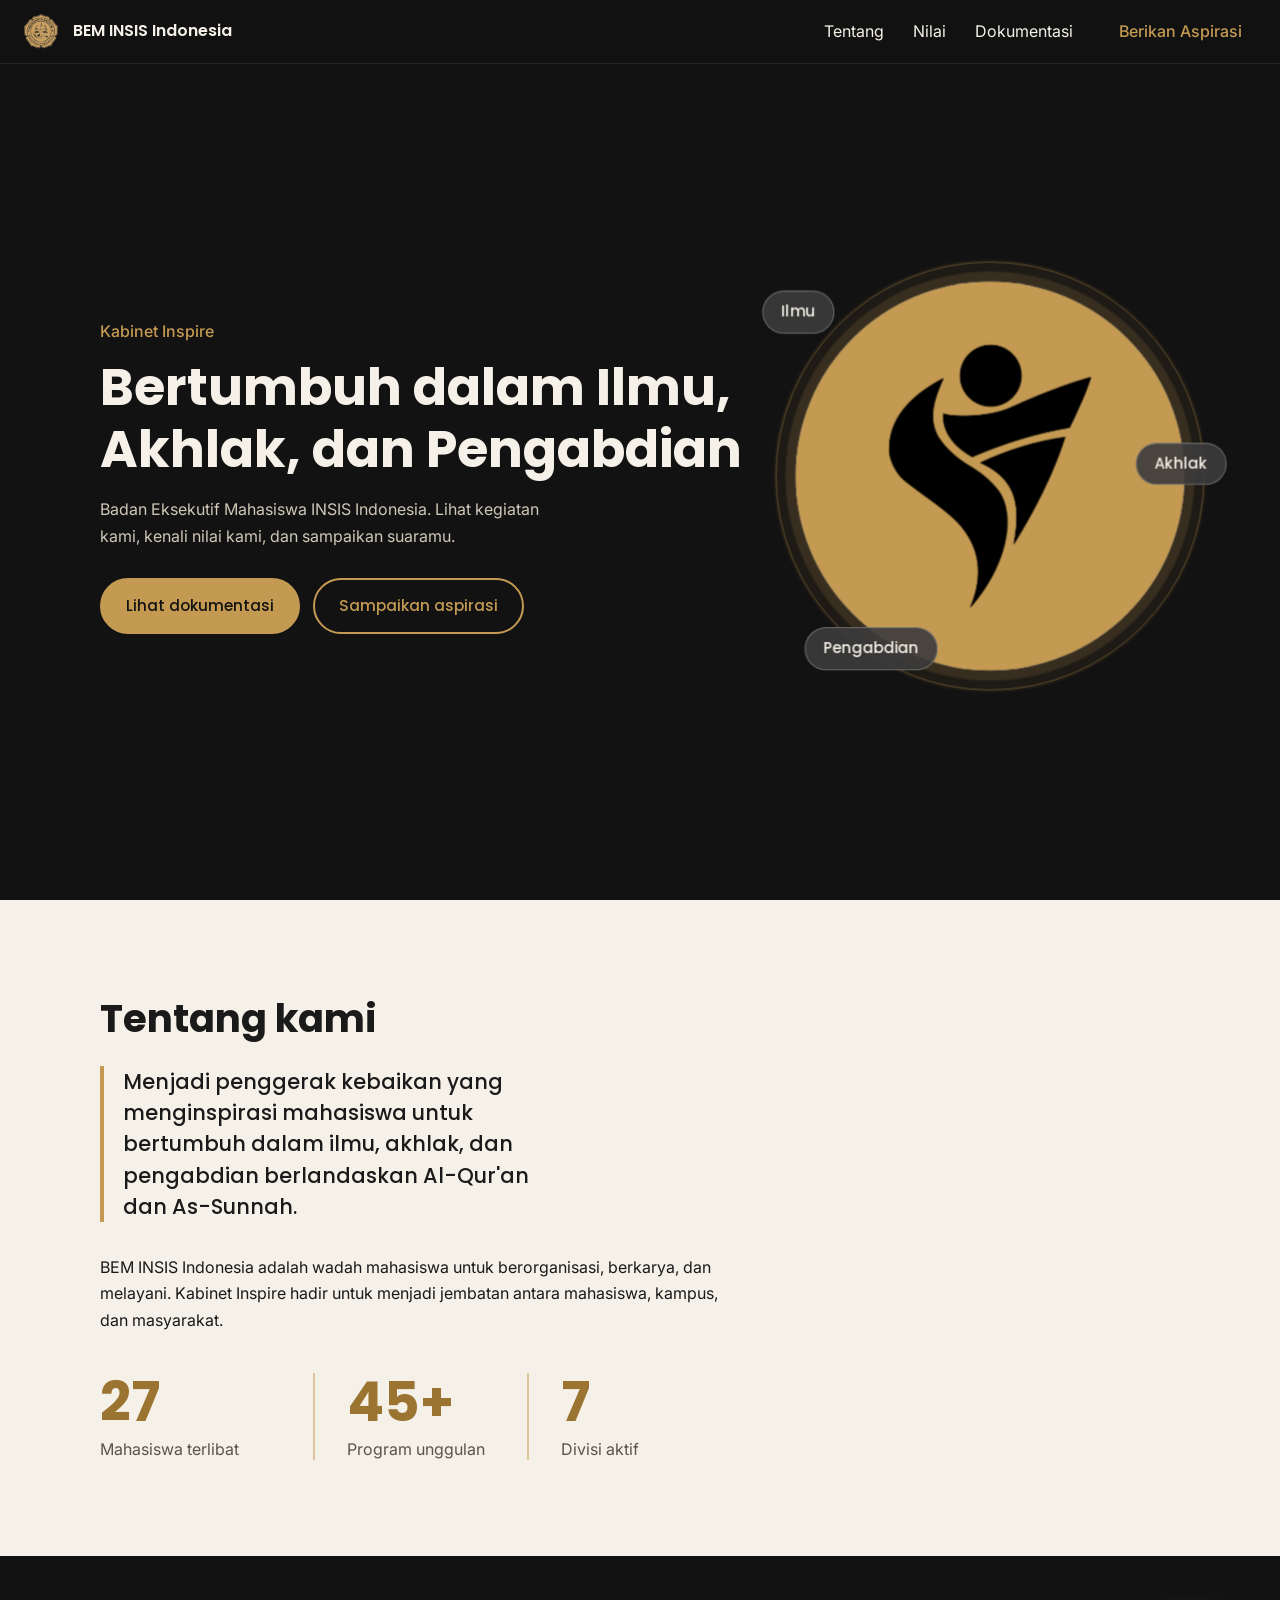
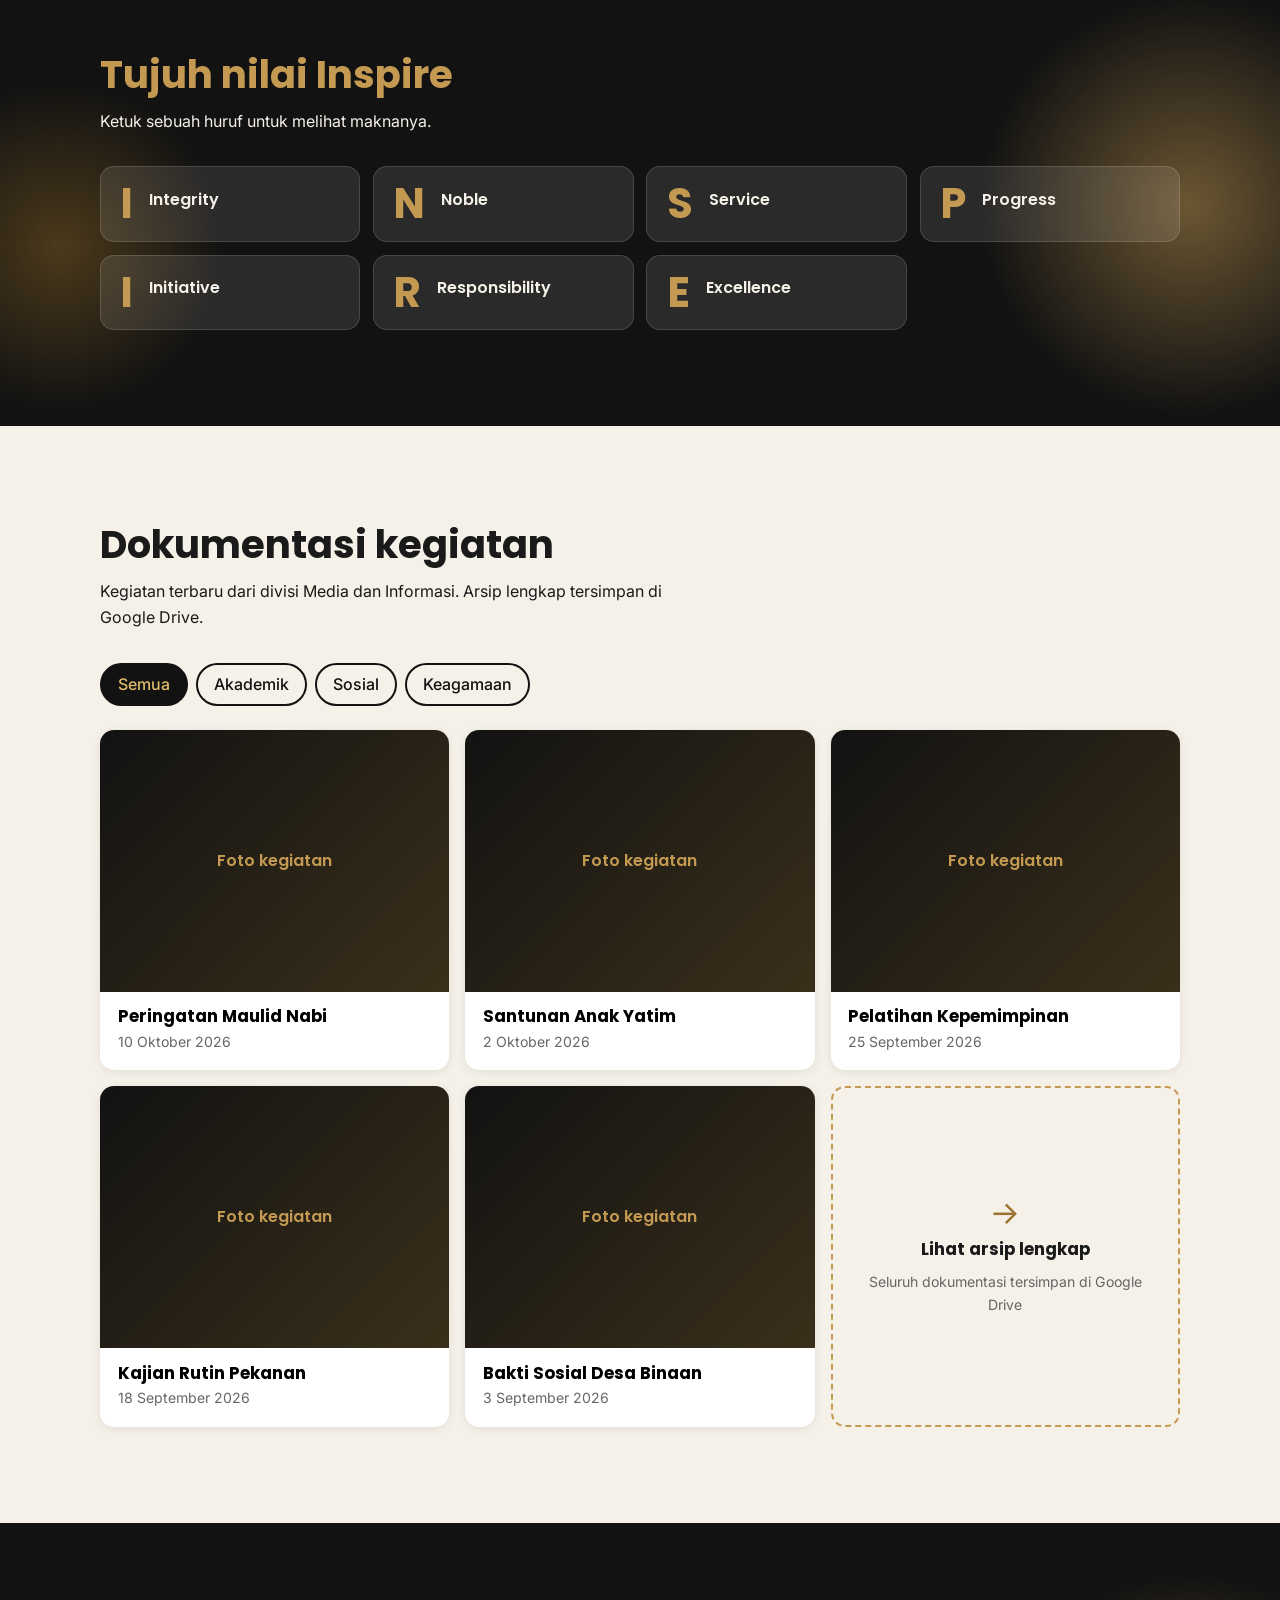
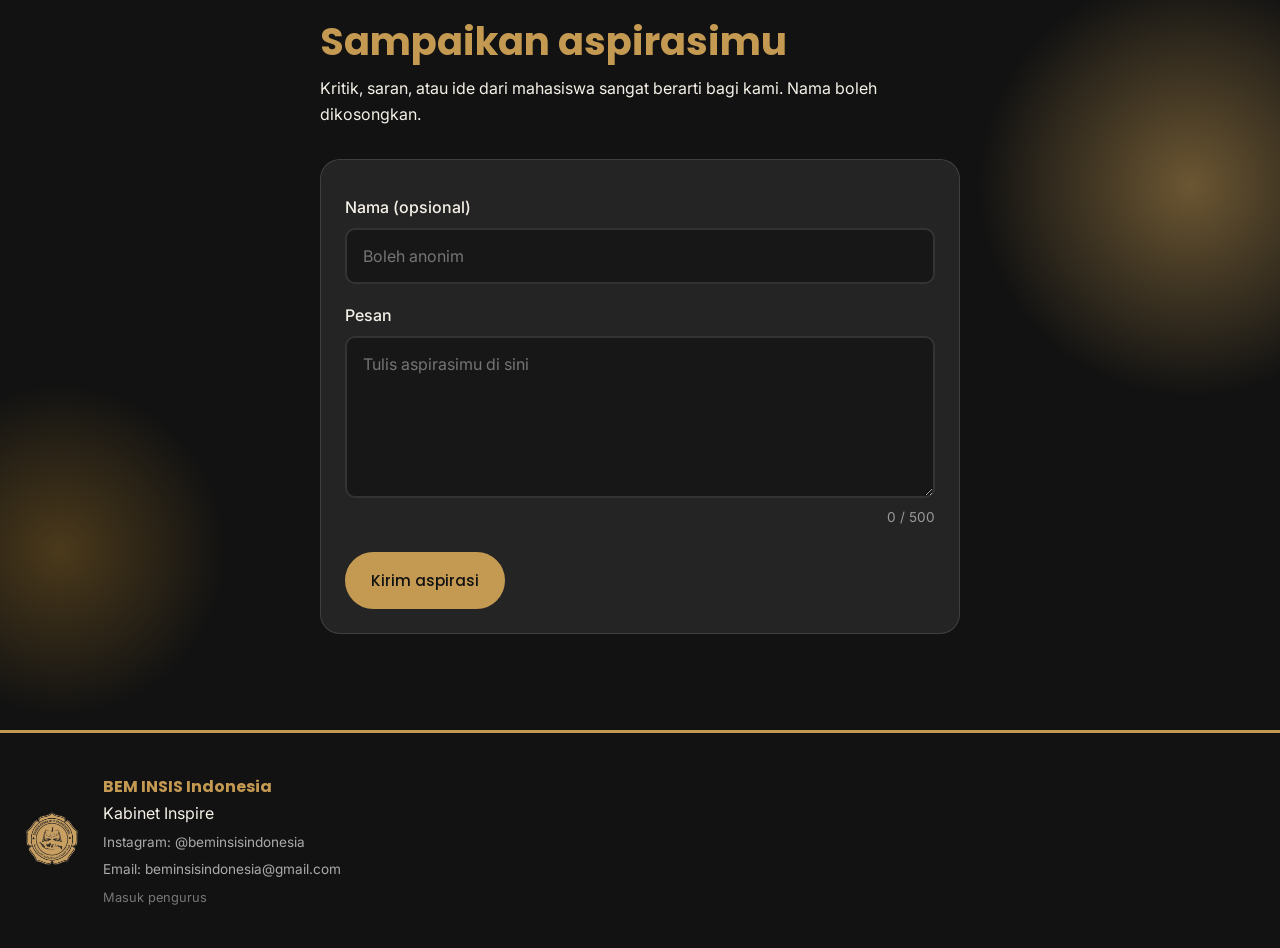
==== index.html @ d45fb792 "Add files via upload" ====
<!DOCTYPE html>
<html lang="id">
<head>
  <meta charset="UTF-8">
  <meta name="viewport" content="width=device-width, initial-scale=1">
  <title>BEM INSIS Indonesia – Kabinet Inspire</title>
  <meta name="description" content="Dokumentasi, profil, dan aspirasi mahasiswa BEM INSIS Indonesia Kabinet Inspire.">

  <!-- Font dari Google Fonts (butuh internet) -->
  <link rel="preconnect" href="https://fonts.googleapis.com">
  <link rel="preconnect" href="https://fonts.gstatic.com" crossorigin>
  <link href="https://fonts.googleapis.com/css2?family=Inter:wght@400;500&family=Poppins:wght@500;600;700&display=swap" rel="stylesheet">

  <link rel="stylesheet" href="style.css">
</head>
<body>

  <!-- ========== NAVBAR ========== -->
  <header class="navbar" id="navbar">
    <a href="#beranda" class="brand">
      <img src="Logo-bem.png" alt="Logo BEM INSIS Indonesia">
      <span>BEM INSIS Indonesia</span>
    </a>
    <button class="menu-btn" id="menuBtn" aria-label="Buka menu" aria-expanded="false">
      <span></span><span></span><span></span>
    </button>
    <nav class="menu" id="menu">
      <a href="#tentang">Tentang</a>
      <a href="#nilai">Nilai</a>
      <a href="#dokumentasi">Dokumentasi</a>
      <a href="#aspirasi" class="menu-cta">Berikan Aspirasi</a>
    </nav>
  </header>

  <main>
    <!-- ========== HERO ========== -->
    <section class="hero" id="beranda">
      <!-- Cahaya emas di latar -->
      <span class="orb orb-1"></span>
      <span class="orb orb-2"></span>
      <div class="hero-text">
        <p class="hero-sub">Kabinet Inspire</p>
        <h1>Bertumbuh dalam Ilmu, Akhlak, dan Pengabdian</h1>
        <p class="hero-desc">Badan Eksekutif Mahasiswa INSIS Indonesia. Lihat kegiatan kami, kenali nilai kami, dan sampaikan suaramu.</p>
        <div class="hero-actions">  
          <a href="#dokumentasi" class="btn btn-gold">Lihat dokumentasi</a>
          <a href="#aspirasi" class="btn btn-line">Sampaikan aspirasi</a>
        </div>
      </div>

      <!-- Logo kabinet: bergerak mengikuti sentuhan/kursor (lihat script.js) -->
      <div class="hero-logo" id="heroLogo">
        <div class="logo-stage" id="logoCard">
          <span class="ring ring-1"></span>
          <span class="ring ring-2"></span>
          <div class="logo-card">
            <img src="Logo-kabinet.png" alt="Logo Kabinet Inspire">
          </div>
          <span class="chip chip-1">Ilmu</span>
          <span class="chip chip-2">Akhlak</span>
          <span class="chip chip-3">Pengabdian</span>
        </div>
      </div>
    </section>

    <!-- ========== TENTANG ========== -->
    <section class="section light" id="tentang">
      <div class="wrap">
        <h2>Tentang kami</h2>
        <blockquote class="quote">
          Menjadi penggerak kebaikan yang menginspirasi mahasiswa untuk bertumbuh dalam ilmu, akhlak, dan pengabdian berlandaskan Al-Qur'an dan As-Sunnah.
        </blockquote>
        <p class="lead">
          BEM INSIS Indonesia adalah wadah mahasiswa untuk berorganisasi, berkarya, dan melayani. Kabinet Inspire hadir untuk menjadi jembatan antara mahasiswa, kampus, dan masyarakat.
        </p>

        <!-- Angka berhitung. Ubah angka di data-target (dan data-suffix untuk tanda "+").
             Isi teks di dalam <span> adalah angka akhir, supaya tetap benar jika JavaScript mati. -->
        <div class="stats" id="stats">
          <div class="stat">
            <span class="stat-num" data-target="27">27</span>
            <span class="stat-label">Mahasiswa terlibat</span>
          </div>
          <div class="stat">
            <span class="stat-num" data-target="45" data-suffix="+">45+</span>
            <span class="stat-label">Program unggulan</span>
          </div>
          <div class="stat">
            <span class="stat-num" data-target="7">7</span>
            <span class="stat-label">Divisi aktif</span>
          </div>
        </div>
        <!-- TODO: ganti dengan profil BEM yang sebenarnya -->
      </div>
    </section>

    <!-- ========== 7 NILAI INSPIRE ========== -->
    <section class="section dark glow" id="nilai">
      <div class="wrap">
        <h2>Tujuh nilai Inspire</h2>
        <p class="lead">Ketuk sebuah huruf untuk melihat maknanya.</p>

        <div class="values" id="values">
          <button class="value tilt" aria-expanded="false">
            <span class="letter">I</span>
            <span class="word">Integrity</span>
            <span class="meaning">Amanah dan jujur.</span>
          </button>
          <button class="value tilt" aria-expanded="false">
            <span class="letter">N</span>
            <span class="word">Noble</span>
            <span class="meaning">Berakhlak mulia.</span>
          </button>
          <button class="value tilt" aria-expanded="false">
            <span class="letter">S</span>
            <span class="word">Service</span>
            <span class="meaning">Melayani mahasiswa dan masyarakat.</span>
          </button>
          <button class="value tilt" aria-expanded="false">
            <span class="letter">P</span>
            <span class="word">Progress</span>
            <span class="meaning">Terus berkembang dalam ilmu.</span>
          </button>
          <button class="value tilt" aria-expanded="false">
            <span class="letter">I</span>
            <span class="word">Initiative</span>
            <span class="meaning">Proaktif, bukan menunggu.</span>
          </button>
          <button class="value tilt" aria-expanded="false">
            <span class="letter">R</span>
            <span class="word">Responsibility</span>
            <span class="meaning">Bertanggung jawab.</span>
          </button>
          <button class="value tilt" aria-expanded="false">
            <span class="letter">E</span>
            <span class="word">Excellence</span>
            <span class="meaning">Mengupayakan kualitas terbaik.</span>
          </button>
        </div>
      </div>
    </section>

    <!-- ========== DOKUMENTASI ========== -->
    <section class="section light" id="dokumentasi">
      <div class="wrap">
        <h2>Dokumentasi kegiatan</h2>
        <p class="lead">Kegiatan terbaru dari divisi Media dan Informasi. Arsip lengkap tersimpan di Google Drive.</p>

        <!-- Tombol filter -->
        <div class="filters" id="filters">
          <button class="filter active" data-filter="semua">Semua</button>
          <button class="filter" data-filter="akademik">Akademik</button>
          <button class="filter" data-filter="sosial">Sosial</button>
          <button class="filter" data-filter="keagamaan">Keagamaan</button>
        </div>

        <!-- Kartu galeri. Nanti gambar & data diambil dari back-end (Hadi). -->
        <div class="gallery" id="gallery">
          <!-- Satu contoh kartu sudah lengkap; sisanya dibuat otomatis oleh script.js dari data contoh -->
        </div>
      </div>
    </section>

    <!-- ========== ASPIRASI ========== -->
    <section class="section dark glow" id="aspirasi">
      <div class="wrap narrow">
        <h2>Sampaikan aspirasimu</h2>
        <p class="lead">Kritik, saran, atau ide dari mahasiswa sangat berarti bagi kami. Nama boleh dikosongkan.</p>

        <form class="form" id="aspirasiForm" novalidate>
          <label for="nama">Nama (opsional)</label>
          <input type="text" id="nama" name="nama" placeholder="Boleh anonim" autocomplete="name">

          <label for="pesan">Pesan</label>
          <textarea id="pesan" name="pesan" rows="5" maxlength="500" placeholder="Tulis aspirasimu di sini" required></textarea>
          <div class="form-meta">
            <span class="error" id="pesanError" role="alert"></span>
            <span class="counter" id="counter">0 / 500</span>
          </div>

          <button type="submit" class="btn btn-gold">Kirim aspirasi</button>
        </form>
      </div>
    </section>
  </main>

  <!-- ========== FOOTER ========== -->
  <footer class="footer">
    <img src="Logo-bem.png" alt="Logo BEM INSIS Indonesia">
    <div>
      <strong>BEM INSIS Indonesia</strong>
      <p>Kabinet Inspire</p>
      <p class="small">Instagram: @beminsisindonesia</p>
      <p class="small">Email: beminsisindonesia@gmail.com</p>
      <p class="small"><a href="login.html" class="tautan-pengurus">Masuk pengurus</a></p>
    </div>
  </footer>
  
  <!-- Jendela pop-up untuk melihat foto lebih besar -->
  <div class="lightbox" id="lightbox" hidden>
    <div class="lightbox-box" role="dialog" aria-modal="true" aria-labelledby="lbTitle">
      <button class="lightbox-close" id="lbClose" aria-label="Tutup">&times;</button>
      <div class="lightbox-img" id="lbImg"></div>
      <h3 id="lbTitle"></h3>
      <p id="lbMeta"></p>
      <a class="btn btn-gold lb-album" id="lbAlbum" target="_blank" rel="noopener noreferrer" hidden>Lihat album lengkap</a>
    </div>
  </div>

  <!-- Notifikasi kecil -->
  <div class="toast" id="toast" role="status" aria-live="polite"></div>

  <script src="api.js"></script>
  <script src="script.js"></script>
</body>
</html>
---- style.css ----
/* =====================================================
   1. VARIABEL WARNA & UKURAN
   Ubah warna di sini, seluruh web ikut berubah.
   ===================================================== */
:root {
  --hitam: #121212;
  --krem: #F5F1E8;
  --krem-gelap: #ECE6D6;
  --emas: #C49A52;
  --emas-terang: #E0B96A;
  --emas-tua: #9A7430;   /* emas lebih gelap agar terbaca di latar krem */
  --teks: #1A1A1A;
  --font-judul: 'Poppins', sans-serif;
  --font-isi: 'Inter', sans-serif;
}

/* =====================================================
   2. PENGATURAN DASAR
   ===================================================== */
* { box-sizing: border-box; margin: 0; padding: 0; }

html { scroll-behavior: smooth; scroll-padding-top: 72px; }

body {
  font-family: var(--font-isi);
  color: var(--teks);
  background: var(--krem);
  line-height: 1.65;
}

img { max-width: 100%; display: block; }
a { color: inherit; text-decoration: none; }
button { font: inherit; cursor: pointer; }

h1, h2, h3 { font-family: var(--font-judul); line-height: 1.2; }
h2 { font-size: 1.9rem; margin-bottom: .6rem; }

:focus-visible { outline: 3px solid var(--emas-terang); outline-offset: 3px; }

.wrap { max-width: 1080px; margin: 0 auto; }
.wrap.narrow { max-width: 640px; }
.lead { max-width: 62ch; margin-bottom: 2rem; }

/* =====================================================
   3. NAVBAR (mobile-first: menu disembunyikan dulu)
   ===================================================== */
.navbar {
  position: fixed; top: 0; left: 0; right: 0; z-index: 50;
  height: 64px; padding: 0 1.25rem;
  display: flex; align-items: center; justify-content: space-between;
  background: var(--hitam);
  color: var(--krem);
  transition: box-shadow .3s;
}
.navbar.scrolled { box-shadow: 0 2px 0 var(--emas); }

.brand { display: flex; align-items: center; gap: .7rem; font-family: var(--font-judul); font-weight: 600; }
.brand img { width: 42px; height: 42px; border-radius: 50%; }

.menu-btn {
  background: none; border: 0; width: 44px; height: 44px;
  display: flex; flex-direction: column; justify-content: center; align-items: center; gap: 6px;
}
.menu-btn span { width: 24px; height: 2px; background: var(--emas); transition: transform .3s, opacity .3s; }
.menu-btn[aria-expanded="true"] span:nth-child(1) { transform: translateY(8px) rotate(45deg); }
.menu-btn[aria-expanded="true"] span:nth-child(2) { opacity: 0; }
.menu-btn[aria-expanded="true"] span:nth-child(3) { transform: translateY(-8px) rotate(-45deg); }

.menu {
  position: absolute; top: 64px; left: 0; right: 0;
  background: var(--hitam);
  display: none; flex-direction: column;
  padding: .5rem 1.25rem 1.25rem;
  border-top: 1px solid #2a2a2a;
}
.menu.open { display: flex; }
.menu a { padding: .8rem 0; border-bottom: 1px solid #2a2a2a; }
.menu a:hover { color: var(--emas-terang); }
.menu-cta { color: var(--emas); font-weight: 500; }

/* =====================================================
   4. HERO
   ===================================================== */
.hero {
  background: var(--hitam);
  color: var(--krem);
  min-height: 100vh;
  padding: 100px 1.25rem 3rem;
  display: flex; flex-direction: column; justify-content: center; gap: 2.5rem;
}
.hero-sub { color: var(--emas); font-weight: 500; margin-bottom: .8rem; }
.hero h1 { font-size: 2.3rem; font-weight: 700; margin-bottom: 1rem; }
.hero-desc { max-width: 46ch; color: #cfc8b8; margin-bottom: 1.8rem; }
.hero-actions { display: flex; flex-wrap: wrap; gap: .8rem; }

/* Logo kabinet: hitam di atas panel emas.
   mix-blend-mode: multiply membuat latar krem pada foto menyatu dengan emas. */
.hero-logo { perspective: 900px; display: flex; justify-content: center; }
.logo-card {
  width: 100%; aspect-ratio: 1;
  background: var(--emas);
  border-radius: 50%;
  overflow: hidden;
  display: grid; place-items: center;
  transition: transform .15s ease-out;
  box-shadow: 0 0 0 10px rgba(196, 154, 82, .15), 0 0 0 22px rgba(196, 154, 82, .07);
}
.logo-card img { width: 100%; max-width: none; mix-blend-mode: multiply; }

/* Tombol */
.btn {
  display: inline-block; padding: .85rem 1.5rem;
  border-radius: 999px; border: 2px solid var(--emas);
  font-family: var(--font-judul); font-weight: 500; font-size: .95rem;
  transition: background .25s, color .25s, transform .2s;
}
.btn:active { transform: scale(.97); }
.btn-gold { background: var(--emas); color: var(--hitam); }
.btn-gold:hover { background: var(--emas-terang); border-color: var(--emas-terang); }
.btn-line { color: var(--emas); background: transparent; }
.btn-line:hover { background: var(--emas); color: var(--hitam); }

/* =====================================================
   5. SECTION UMUM
   ===================================================== */
.section { padding: 4.5rem 1.25rem; }
.section.light { background: var(--krem); }
.section.alt { background: var(--krem-gelap); }
.section.dark { background: var(--hitam); color: var(--krem); }
.section.dark h2 { color: var(--emas); }

.quote {
  font-family: var(--font-judul); font-weight: 500;
  font-size: 1.3rem; line-height: 1.5;
  max-width: 34ch;
  padding-left: 1.2rem;
  border-left: 4px solid var(--emas);
  margin: 1.5rem 0 2rem;
}

/* =====================================================
   6. TUJUH NILAI (kartu bisa dibuka)
   ===================================================== */
.values { display: grid; gap: .8rem; grid-template-columns: 1fr; }

.value {
  text-align: left;
  background: var(--hitam); color: var(--krem);
  border: 0; border-radius: 14px;
  padding: 1rem 1.2rem;
  display: grid; grid-template-columns: auto 1fr; column-gap: 1rem; align-items: center;
  transition: background .25s;
}
.value:hover { background: #1f1f1f; }
.letter { grid-row: span 2; font-family: var(--font-judul); font-weight: 700; font-size: 2.6rem; color: var(--emas); line-height: 1; }
.word { font-family: var(--font-judul); font-weight: 600; }

/* Makna disembunyikan, muncul saat kartu dibuka */
.meaning {
  grid-column: 2;
  max-height: 0; overflow: hidden; opacity: 0;
  color: #cfc8b8; font-size: .95rem;
  transition: max-height .35s ease, opacity .35s ease;
}
.value[aria-expanded="true"] { background: var(--emas); color: var(--hitam); }
.value[aria-expanded="true"] .letter { color: var(--hitam); }
.value[aria-expanded="true"] .meaning { max-height: 80px; opacity: 1; color: var(--hitam); }

/* =====================================================
   7. GALERI
   ===================================================== */
.filters { display: flex; flex-wrap: wrap; gap: .5rem; margin-bottom: 1.5rem; }
.filter {
  background: transparent; border: 2px solid var(--hitam); color: var(--hitam);
  padding: .4rem 1rem; border-radius: 999px; font-weight: 500;
  transition: background .2s, color .2s;
}
.filter.active, .filter:hover { background: var(--hitam); color: var(--emas-terang); }

.gallery { display: grid; gap: 1rem; grid-template-columns: 1fr; }

.card {
  background: #fff; border: 0; text-align: left; padding: 0;
  border-radius: 14px; overflow: hidden;
  box-shadow: 0 2px 10px rgba(0, 0, 0, .08);
  transition: transform .25s, box-shadow .25s;
}
.card:hover { transform: translateY(-4px); box-shadow: 0 8px 20px rgba(0, 0, 0, .15); }
.card.hide { display: none; }

/* Kotak foto sementara (warna), nanti diganti <img> asli */
.thumb { aspect-ratio: 4 / 3; background: linear-gradient(135deg, var(--hitam), #3a2f1a); display: grid; place-items: center; color: var(--emas); font-family: var(--font-judul); font-weight: 600; }
.card-body { padding: .9rem 1.1rem 1.1rem; }
.card-body h3 { font-size: 1.05rem; margin-bottom: .2rem; }
.card-body p { font-size: .88rem; color: #666; }

/* =====================================================
   8. FORM ASPIRASI
   ===================================================== */
.form { display: flex; flex-direction: column; gap: .5rem; }
.form label { font-weight: 500; margin-top: .6rem; }
.form input, .form textarea {
  font: inherit; color: var(--krem);
  background: #1e1e1e; border: 2px solid #333; border-radius: 10px;
  padding: .8rem 1rem; resize: vertical;
  transition: border-color .2s;
}
.form input:focus, .form textarea:focus { outline: none; border-color: var(--emas); }
.form textarea.invalid { border-color: #e5654f; }
.form-meta { display: flex; justify-content: space-between; font-size: .85rem; min-height: 1.4rem; }
.error { color: #ff9b88; }
.counter { margin-left: auto; color: #999; }
.counter.near { color: var(--emas-terang); }
.form .btn { margin-top: 1rem; align-self: flex-start; }

/* =====================================================
   9. FOOTER
   ===================================================== */
.footer {
  background: var(--hitam); color: var(--krem);
  padding: 2.5rem 1.25rem; border-top: 3px solid var(--emas);
  display: flex; align-items: center; gap: 1.2rem;
}
.footer img { width: 64px; height: 64px; border-radius: 50%; }
.footer strong { font-family: var(--font-judul); color: var(--emas); }
.footer .small { font-size: .85rem; color: #aaa; margin-top: .3rem; }

/* =====================================================
   10. POP-UP FOTO & NOTIFIKASI
   ===================================================== */
.lightbox {
  position: fixed; inset: 0; z-index: 100;
  background: rgba(0, 0, 0, .85);
  display: grid; place-items: center; padding: 1.25rem;
}
.lightbox[hidden] { display: none; }
.lightbox-box {
  background: var(--krem); border-radius: 16px; padding: 1rem 1rem 1.3rem;
  width: min(100%, 640px); position: relative;
  animation: muncul .25s ease-out;
}
.lightbox-img { aspect-ratio: 4 / 3; border-radius: 10px; margin-bottom: 1rem; background: linear-gradient(135deg, var(--hitam), #3a2f1a); display: grid; place-items: center; color: var(--emas); font-family: var(--font-judul); font-weight: 600; }
.lightbox-close { position: absolute; top: -14px; right: -6px; width: 40px; height: 40px; border-radius: 50%; border: 0; background: var(--emas); font-size: 1.6rem; line-height: 1; }
@keyframes muncul { from { opacity: 0; transform: scale(.94); } to { opacity: 1; transform: scale(1); } }

.toast {
  position: fixed; left: 50%; bottom: 24px; z-index: 120;
  transform: translate(-50%, calc(100% + 40px));
  opacity: 0; visibility: hidden; pointer-events: none;
  background: var(--emas); color: var(--hitam);
  padding: .8rem 1.4rem; border-radius: 999px; font-weight: 500;
  transition: transform .35s ease, opacity .35s ease, visibility .35s;
  max-width: 90vw; text-align: center;
}
.toast.show { transform: translate(-50%, 0); opacity: 1; visibility: visible; }

/* =====================================================
   10b. LAPISAN MODERN: kaca, cahaya, 3D
   (Blok ini menimpa gaya dasar di atas. Hapus blok ini
   kalau ingin kembali ke tampilan sederhana.)
   ===================================================== */

/* Navbar kaca: konten di belakangnya tampak buram */
.navbar {
  background: rgba(18, 18, 18, .55);
  -webkit-backdrop-filter: blur(16px); backdrop-filter: blur(16px);
  border-bottom: 1px solid rgba(255, 255, 255, .08);
}

/* Hero: cahaya emas + garis kisi + sorotan yang mengikuti kursor */
.hero { position: relative; overflow: hidden; --mx: 70%; --my: 40%; }
.hero > * { position: relative; z-index: 1; }
.hero > .orb { position: absolute; z-index: 0; }
.hero::before {
  content: ""; position: absolute; inset: 0; z-index: 0; pointer-events: none;
  background: radial-gradient(420px circle at var(--mx) var(--my), rgba(224, 185, 106, .16), transparent 70%);
}
.hero::after {
  content: ""; position: absolute; inset: 0; z-index: 0; pointer-events: none;
  background-image:
    linear-gradient(rgba(245, 241, 232, .05) 1px, transparent 1px),
    linear-gradient(90deg, rgba(245, 241, 232, .05) 1px, transparent 1px);
  background-size: 48px 48px;
  -webkit-mask-image: radial-gradient(ellipse at center, #000 25%, transparent 75%);
  mask-image: radial-gradient(ellipse at center, #000 25%, transparent 75%);
}
.orb { border-radius: 50%; opacity: .5; pointer-events: none; will-change: transform; animation: melayang 14s ease-in-out infinite alternate; }
.orb-1 { width: 420px; height: 420px; background: radial-gradient(circle, var(--emas), transparent 68%); top: -90px; right: -90px; }
.orb-2 { width: 340px; height: 340px; background: radial-gradient(circle, #7a5a22, transparent 68%); bottom: 140px; left: -70px; animation-delay: -6s; }
@keyframes melayang { to { transform: translate(-40px, 50px) scale(1.15); } }

/* Logo kabinet 3D: panggung berlapis (cincin di belakang, chip kaca di depan) */
.logo-stage {
  position: relative; width: min(78vw, 320px); aspect-ratio: 1;
  transform-style: preserve-3d; transition: transform .15s ease-out;
}
.logo-card { transform: translateZ(20px); }
.ring { position: absolute; border-radius: 50%; border: 1px solid rgba(196, 154, 82, .45); pointer-events: none; }
.ring-1 { inset: -9%; transform: translateZ(-40px); }
.ring-2 { inset: -20%; transform: translateZ(-90px); border-color: rgba(196, 154, 82, .22); }

.chip {
  position: absolute; padding: .45rem 1rem; border-radius: 999px;
  font-family: var(--font-judul); font-weight: 500; font-size: .85rem; color: var(--krem);
  background: rgba(255, 255, 255, .1); border: 1px solid rgba(255, 255, 255, .25);
  -webkit-backdrop-filter: blur(10px); backdrop-filter: blur(10px);
  transform: translateZ(90px); animation: apung 5s ease-in-out infinite alternate;
}
.chip-1 { top: 6%; left: -4%; }
.chip-2 { top: 42%; right: -6%; animation-delay: -1.7s; }
.chip-3 { bottom: 4%; left: 6%; animation-delay: -3.2s; }
@keyframes apung {
  from { transform: translateZ(90px) translateY(0); }
  to   { transform: translateZ(90px) translateY(-12px); }
}

/* Tombol emas bercahaya */
.btn-gold:hover { box-shadow: 0 0 28px rgba(224, 185, 106, .45); }

/* Section gelap dengan cahaya emas di belakang (agar efek kaca terlihat) */
.glow { position: relative; overflow: hidden; }
.glow > .wrap { position: relative; z-index: 1; }
.glow::before, .glow::after {
  content: ""; position: absolute; border-radius: 50%; pointer-events: none;
}
.glow::before { width: 460px; height: 460px; top: 4%; right: -140px; background: radial-gradient(circle, rgba(196, 154, 82, .5), transparent 65%); }
.glow::after  { width: 360px; height: 360px; bottom: 0; left: -120px; background: radial-gradient(circle, rgba(122, 90, 34, .55), transparent 65%); }

/* Kartu nilai: kaca */
.value {
  background: rgba(255, 255, 255, .06); border: 1px solid rgba(255, 255, 255, .14);
  -webkit-backdrop-filter: blur(14px); backdrop-filter: blur(14px);
}
.value:hover { background: rgba(255, 255, 255, .1); }
.value[aria-expanded="true"] { background: rgba(196, 154, 82, .92); border-color: var(--emas-terang); }

/* Form: panel kaca */
.form {
  background: rgba(255, 255, 255, .05); border: 1px solid rgba(255, 255, 255, .12);
  -webkit-backdrop-filter: blur(16px); backdrop-filter: blur(16px);
  padding: 1.5rem; border-radius: 20px;
}
.form input, .form textarea { background: rgba(0, 0, 0, .35); border-color: rgba(255, 255, 255, .12); }

/* Pop-up: latar buram */
.lightbox { background: rgba(0, 0, 0, .6); -webkit-backdrop-filter: blur(8px); backdrop-filter: blur(8px); }

/* Efek miring 3D + kilau pada kartu (digerakkan script.js) */
.tilt { position: relative; overflow: hidden; transform-style: preserve-3d; transition: transform .2s ease-out, background .25s, box-shadow .25s; }
.tilt::after {
  content: ""; position: absolute; inset: 0; pointer-events: none; opacity: 0; transition: opacity .25s;
  background: radial-gradient(220px circle at var(--gx, 50%) var(--gy, 50%), rgba(255, 255, 255, .22), transparent 70%);
}
.tilt:hover::after { opacity: 1; }
.card:hover { box-shadow: 0 14px 30px rgba(0, 0, 0, .18), 0 0 0 2px var(--emas); }

/* Muncul halus saat di-scroll */
.reveal { opacity: 0; transform: translateY(22px); transition: opacity .6s ease, transform .6s ease; }
.reveal.in { opacity: 1; transform: none; }

/* =====================================================
   11. LAYAR LEBIH BESAR (tablet & laptop)
   ===================================================== */
@media (min-width: 768px) {
  .menu-btn { display: none; }
  .menu {
    position: static; display: flex; flex-direction: row; align-items: center;
    gap: 1.8rem; padding: 0; border: 0; background: none;
  }
  .menu a { padding: 0; border: 0; }
  .menu-cta { border: 2px solid var(--emas); border-radius: 999px; padding: .4rem 1.1rem !important; }

  .hero { flex-direction: row; align-items: center; justify-content: space-between; padding: 100px max(2rem, calc((100vw - 1080px) / 2)) 3rem; }
  .hero-text { flex: 1; }
  .hero h1 { font-size: 3.2rem; }
  .logo-stage { width: 380px; }

  .section { padding: 6rem 2rem; }
  h2 { font-size: 2.4rem; }
  .values { grid-template-columns: repeat(2, 1fr); align-items: start; }
  .gallery { grid-template-columns: repeat(3, 1fr); }
}

@media (min-width: 1024px) {
  .values { grid-template-columns: repeat(4, 1fr); }
}

/* Hormati pengguna yang mematikan animasi di perangkatnya */
@media (prefers-reduced-motion: reduce) {
  * { transition: none !important; animation: none !important; scroll-behavior: auto !important; }
}

/* =====================================================
   12. FOTO ASLI DI GALERI & POP-UP
   ===================================================== */
.thumb, .lightbox-img { overflow: hidden; }
.thumb img, .lightbox-img img { width: 100%; height: 100%; object-fit: cover; display: block; }

/* =====================================================
   13. MODE HEMAT (untuk HP spesifikasi rendah)
   Class "hemat" dipasang otomatis oleh script.js.
   Uji manual: tambahkan ?hemat=1 di ujung alamat web.
   ===================================================== */
.hemat *, .hemat *::before, .hemat *::after {
  -webkit-backdrop-filter: none !important; backdrop-filter: none !important;
  animation: none !important;
}
.hemat .navbar { background: rgba(18, 18, 18, .96); }
.hemat .value { background: rgba(255, 255, 255, .1); }
.hemat .form, .hemat .panel { background: rgba(255, 255, 255, .08); }
.hemat .chip { background: rgba(60, 60, 60, .9); }
.hemat .lightbox { background: rgba(0, 0, 0, .88); }
.hemat .orb, .hemat .ring-2, .hemat .hero::before, .hemat .hero::after { display: none; }
.hemat .logo-stage { transform: none !important; }

/* =====================================================
   14. ANGKA BERHITUNG (di bagian Tentang)
   ===================================================== */
.stats { display: grid; grid-template-columns: repeat(3, 1fr); max-width: 640px; margin-top: 2.5rem; }
.stat { padding: 0 .9rem; border-left: 2px solid rgba(196, 154, 82, .5); }
.stat:first-child { padding-left: 0; border-left: 0; }
.stat-num {
  display: block; font-family: var(--font-judul); font-weight: 700;
  font-size: clamp(2rem, 8.5vw, 3.4rem); line-height: 1.1;
  color: var(--emas-tua); font-variant-numeric: tabular-nums;
}
.stat-label { display: block; margin-top: .3rem; font-size: .85rem; color: #5a5448; line-height: 1.4; }

@media (min-width: 768px) {
  .stat { padding: 0 2rem; }
  .stat-label { font-size: 1rem; }
}

/* =====================================================
   15. TABLET (768 - 1023 px, misalnya iPad mini)
   Logo dikecilkan dan judul sedikit diperkecil agar hero
   muat sejajar tanpa terpotong di sisi kanan.
   ===================================================== */
@media (min-width: 768px) and (max-width: 1023px) {
  .hero { gap: 1.5rem; }
  .hero-text { min-width: 0; }
  .hero h1 { font-size: 2.5rem; }
  .hero-logo { flex-shrink: 0; }
  .logo-stage { width: 300px; }
  .chip-2 { right: -2%; }
}

/* =====================================================
   16. KARTU ARSIP & TOMBOL ALBUM
   ===================================================== */
.btn[hidden] { display: none; }
.lb-album { margin-top: .9rem; }

.card-arsip {
  display: grid; place-content: center; gap: .4rem; text-align: center;
  min-height: 220px; padding: 1.5rem;
  background: transparent; color: var(--teks);
  border: 2px dashed var(--emas); box-shadow: none;
}
.card-arsip:hover { background: rgba(196, 154, 82, .14); box-shadow: none; }
.arsip-ikon { font-size: 2rem; line-height: 1; color: var(--emas-tua); }
.card-arsip strong { font-family: var(--font-judul); font-size: 1.05rem; }
.card-arsip p { font-size: .88rem; color: #666; }
.kosong-galeri { grid-column: 1 / -1; color: #666; padding: 1rem 0; }

.tautan-pengurus { color: #777; font-size: .8rem; }
.tautan-pengurus:hover { color: var(--emas-terang); }
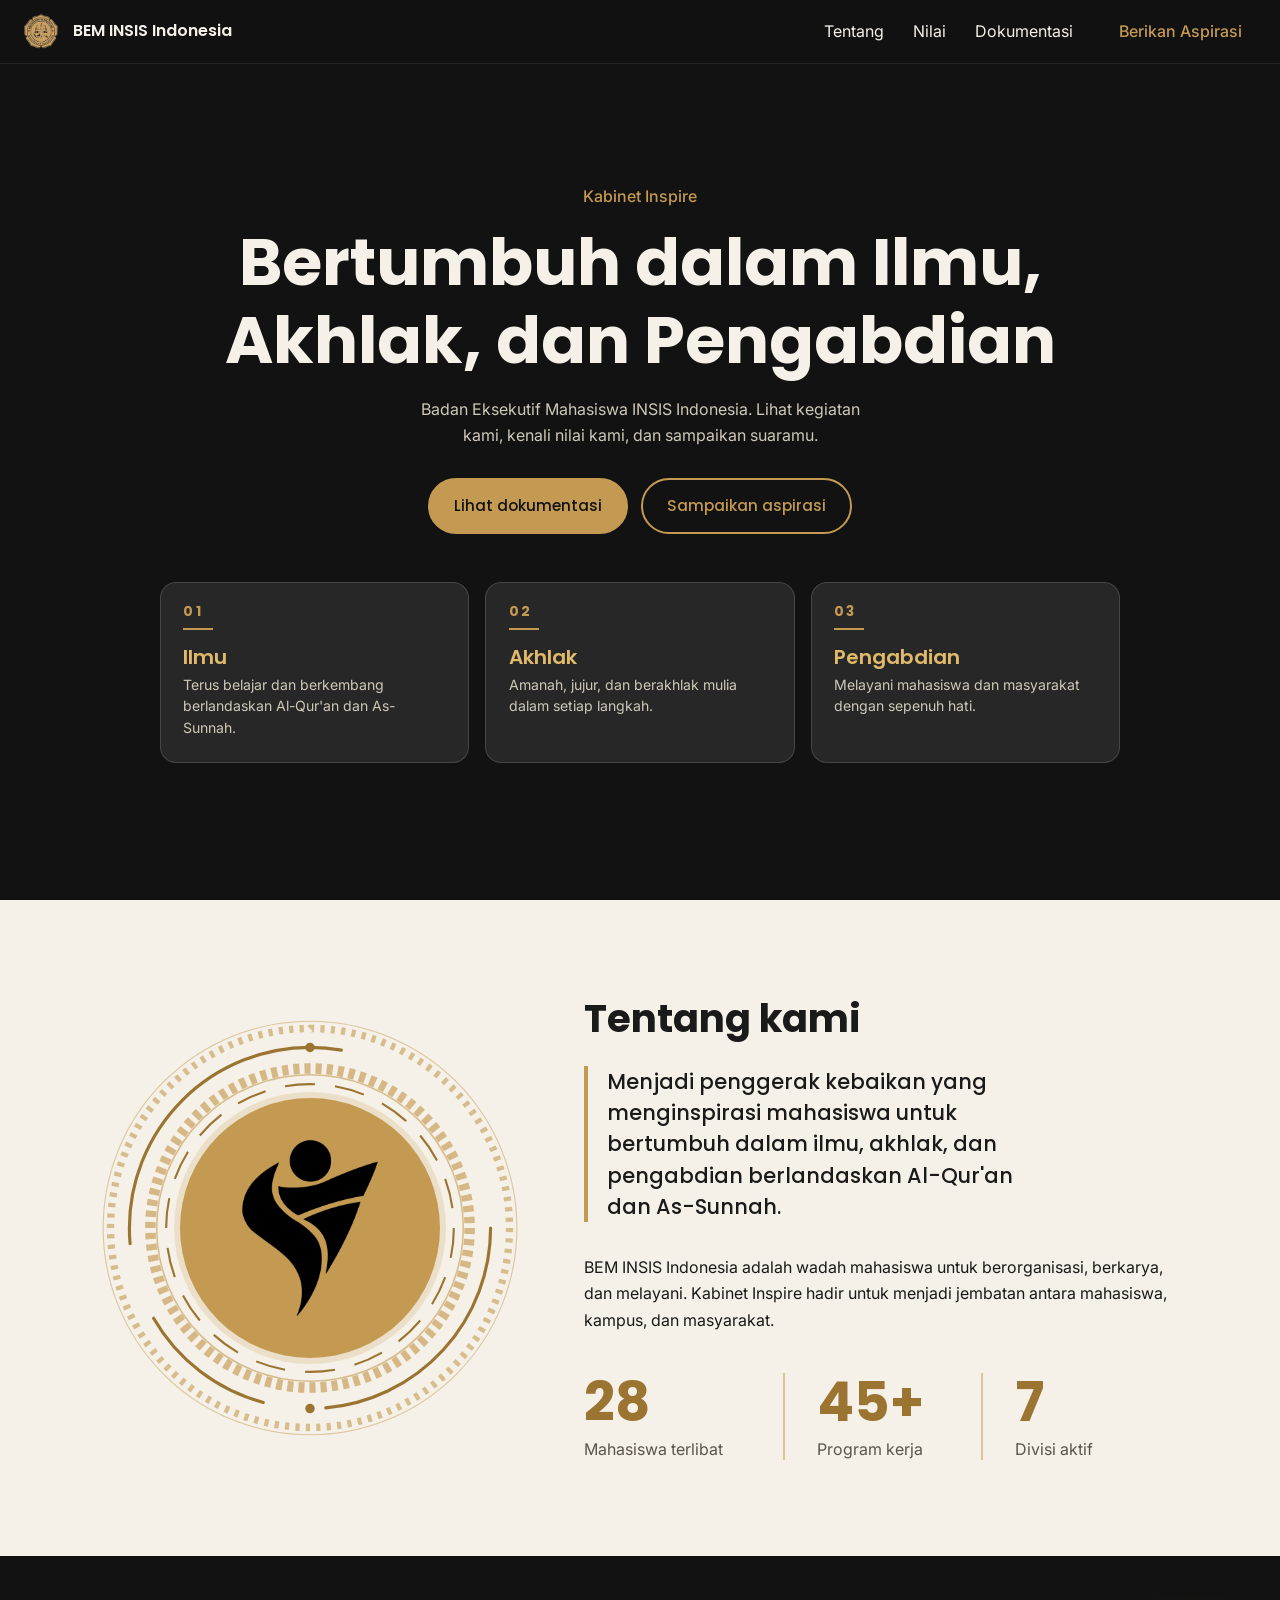
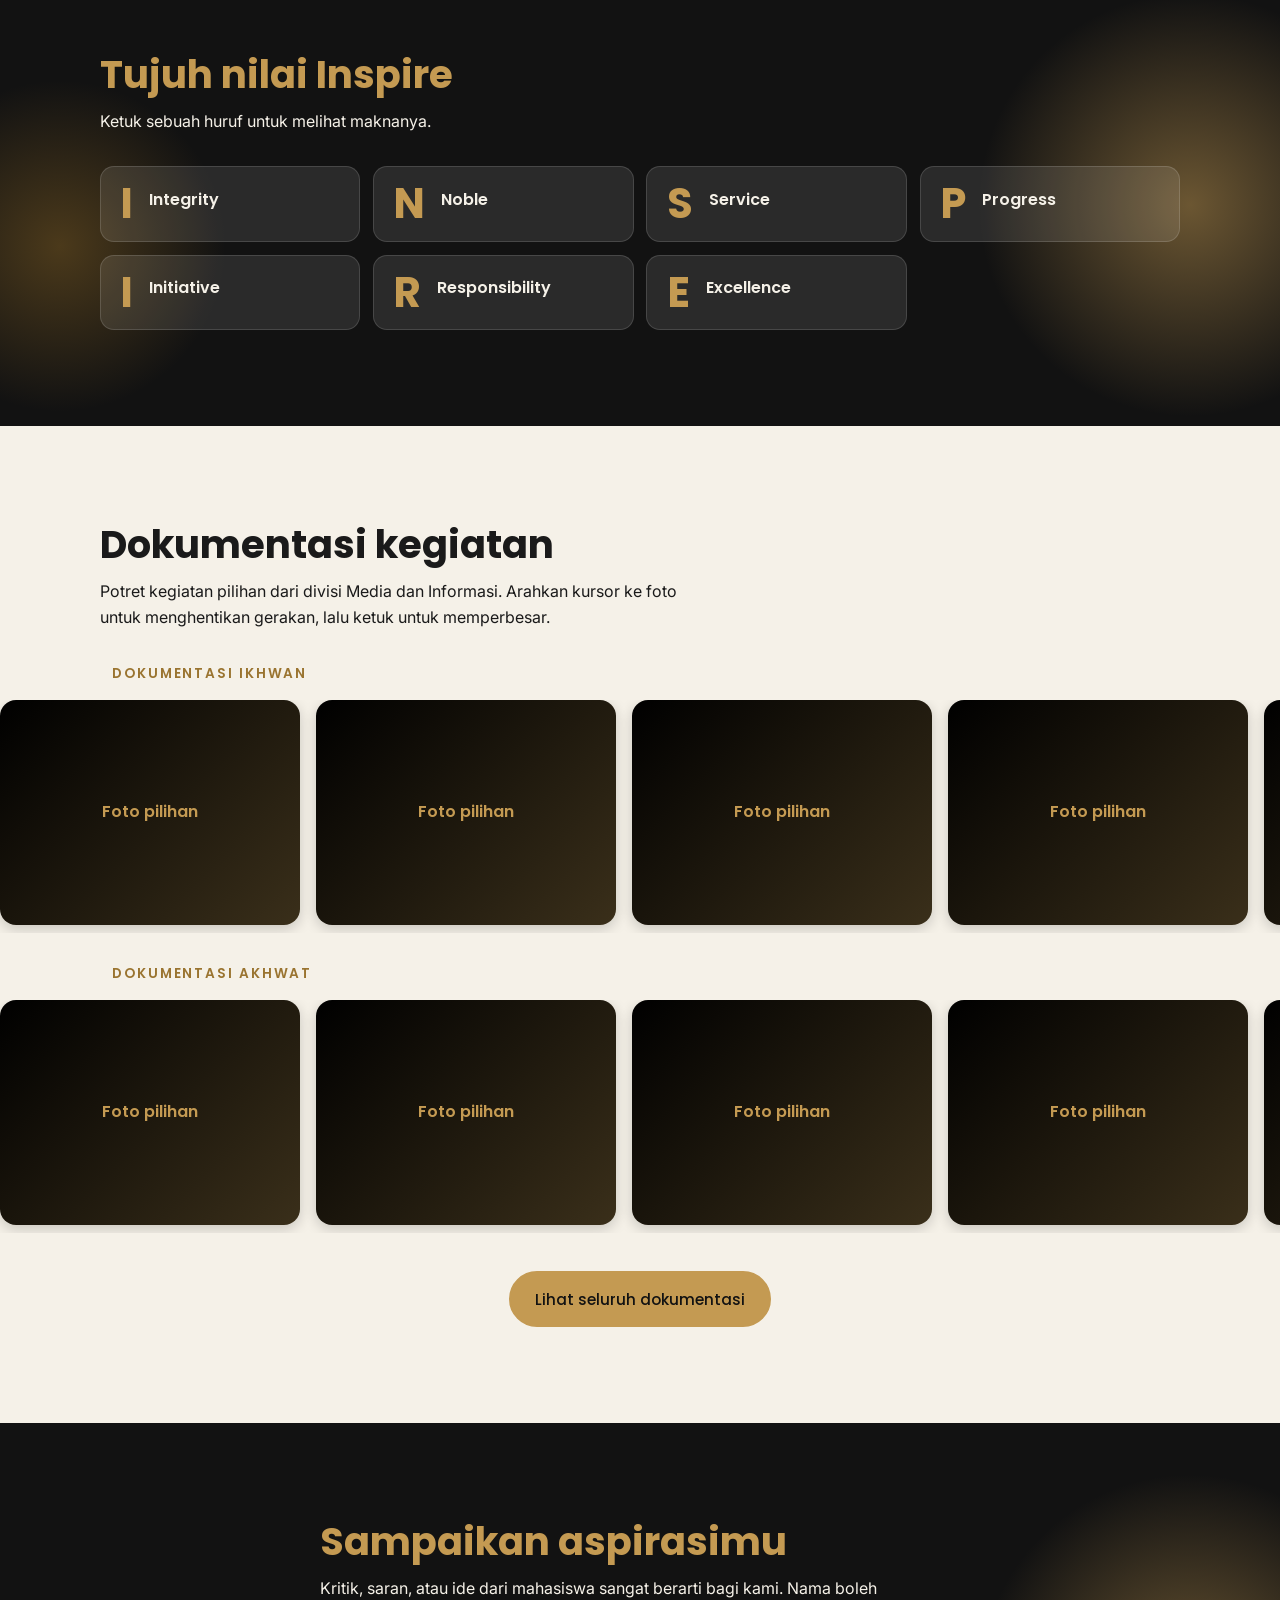
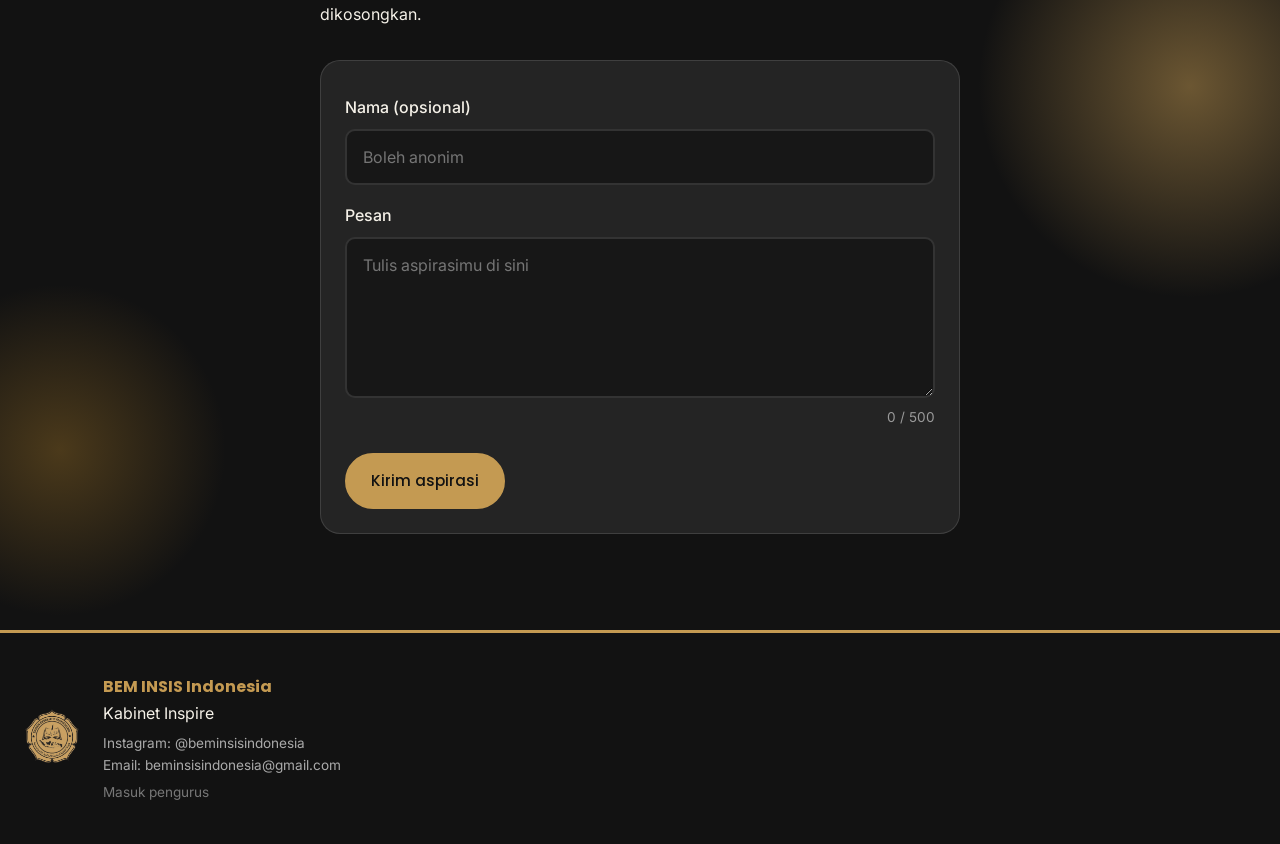
==== commit 32dce8ea: "Add files via upload" ====
--- a/index.html
+++ b/index.html
@@ -38,36 +38,74 @@
       <!-- Cahaya emas di latar -->
       <span class="orb orb-1"></span>
       <span class="orb orb-2"></span>
+
       <div class="hero-text">
         <p class="hero-sub">Kabinet Inspire</p>
         <h1>Bertumbuh dalam Ilmu, Akhlak, dan Pengabdian</h1>
         <p class="hero-desc">Badan Eksekutif Mahasiswa INSIS Indonesia. Lihat kegiatan kami, kenali nilai kami, dan sampaikan suaramu.</p>
-        <div class="hero-actions">  
+        <div class="hero-actions">
           <a href="#dokumentasi" class="btn btn-gold">Lihat dokumentasi</a>
           <a href="#aspirasi" class="btn btn-line">Sampaikan aspirasi</a>
         </div>
-      </div>
-
-      <!-- Logo kabinet: bergerak mengikuti sentuhan/kursor (lihat script.js) -->
-      <div class="hero-logo" id="heroLogo">
-        <div class="logo-stage" id="logoCard">
-          <span class="ring ring-1"></span>
-          <span class="ring ring-2"></span>
-          <div class="logo-card">
-            <img src="Logo-kabinet.png" alt="Logo Kabinet Inspire">
-          </div>
-          <span class="chip chip-1">Ilmu</span>
-          <span class="chip chip-2">Akhlak</span>
-          <span class="chip chip-3">Pengabdian</span>
+
+        <!-- Tiga pilar kabinet: kartu kaca di bawah tombol (teks boleh diubah) -->
+        <div class="pilar">
+          <article class="pilar-item tilt">
+            <span class="pilar-no">01</span>
+            <h3 class="pilar-judul">Ilmu</h3>
+            <p class="pilar-ket">Terus belajar dan berkembang berlandaskan Al-Qur'an dan As-Sunnah.</p>
+          </article>
+          <article class="pilar-item tilt">
+            <span class="pilar-no">02</span>
+            <h3 class="pilar-judul">Akhlak</h3>
+            <p class="pilar-ket">Amanah, jujur, dan berakhlak mulia dalam setiap langkah.</p>
+          </article>
+          <article class="pilar-item tilt">
+            <span class="pilar-no">03</span>
+            <h3 class="pilar-judul">Pengabdian</h3>
+            <p class="pilar-ket">Melayani mahasiswa dan masyarakat dengan sepenuh hati.</p>
+          </article>
         </div>
       </div>
     </section>
 
     <!-- ========== TENTANG ========== -->
     <section class="section light" id="tentang">
-      <div class="wrap">
-        <h2>Tentang kami</h2>
-        <blockquote class="quote">
+      <div class="wrap tentang-grid">
+
+        <!-- Logo kabinet dikelilingi roda bergerigi yang berputar (animasi CSS, lihat style.css bagian 18) -->
+        <div class="tentang-logo">
+          <div class="logo-stage">
+            <!-- Roda 1 (paling luar): berputar ke kanan -->
+            <svg class="gear gear-1" viewBox="0 0 400 400" aria-hidden="true">
+              <circle cx="200" cy="200" r="190" stroke-width="7" stroke-dasharray="1.2 1.8" pathLength="360" opacity=".6"/>
+              <circle cx="200" cy="200" r="197" stroke-width="1" opacity=".5"/>
+            </svg>
+            <!-- Roda 2: berputar ke kiri -->
+            <svg class="gear gear-2" viewBox="0 0 400 400" aria-hidden="true">
+              <circle cx="200" cy="200" r="172" stroke-width="3" stroke-linecap="round" stroke-dasharray="85 20 45 25 105 80" pathLength="360"/>
+              <circle class="titik" cx="200" cy="28" r="4.5"/>
+              <circle class="titik" cx="200" cy="372" r="4.5"/>
+            </svg>
+            <!-- Roda 3: berputar ke kanan -->
+            <svg class="gear gear-3" viewBox="0 0 400 400" aria-hidden="true">
+              <circle cx="200" cy="200" r="152" stroke-width="10" stroke-dasharray="2.2 1.8" pathLength="360" opacity=".65"/>
+              <circle cx="200" cy="200" r="146" stroke-width="1.5" opacity=".6"/>
+            </svg>
+            <!-- Roda 4 (paling dalam): berputar ke kiri -->
+            <svg class="gear gear-4" viewBox="0 0 400 400" aria-hidden="true">
+              <circle cx="200" cy="200" r="137" stroke-width="2" stroke-dasharray="12 8" pathLength="360"/>
+            </svg>
+
+            <div class="logo-card">
+              <img src="Logo-kabinet.png" alt="Logo Kabinet Inspire">
+            </div>
+          </div>
+        </div>
+
+        <div class="tentang-isi">
+          <h2>Tentang kami</h2>
+          <blockquote class="quote">
           Menjadi penggerak kebaikan yang menginspirasi mahasiswa untuk bertumbuh dalam ilmu, akhlak, dan pengabdian berlandaskan Al-Qur'an dan As-Sunnah.
         </blockquote>
         <p class="lead">
@@ -78,12 +116,12 @@
              Isi teks di dalam <span> adalah angka akhir, supaya tetap benar jika JavaScript mati. -->
         <div class="stats" id="stats">
           <div class="stat">
-            <span class="stat-num" data-target="27">27</span>
+            <span class="stat-num" data-target="28">28</span>
             <span class="stat-label">Mahasiswa terlibat</span>
           </div>
           <div class="stat">
             <span class="stat-num" data-target="45" data-suffix="+">45+</span>
-            <span class="stat-label">Program unggulan</span>
+            <span class="stat-label">Program kerja</span>
           </div>
           <div class="stat">
             <span class="stat-num" data-target="7">7</span>
@@ -91,6 +129,7 @@
           </div>
         </div>
         <!-- TODO: ganti dengan profil BEM yang sebenarnya -->
+        </div>
       </div>
     </section>
 
@@ -144,20 +183,20 @@
     <section class="section light" id="dokumentasi">
       <div class="wrap">
         <h2>Dokumentasi kegiatan</h2>
-        <p class="lead">Kegiatan terbaru dari divisi Media dan Informasi. Arsip lengkap tersimpan di Google Drive.</p>
-
-        <!-- Tombol filter -->
-        <div class="filters" id="filters">
-          <button class="filter active" data-filter="semua">Semua</button>
-          <button class="filter" data-filter="akademik">Akademik</button>
-          <button class="filter" data-filter="sosial">Sosial</button>
-          <button class="filter" data-filter="keagamaan">Keagamaan</button>
-        </div>
-
-        <!-- Kartu galeri. Nanti gambar & data diambil dari back-end (Hadi). -->
-        <div class="gallery" id="gallery">
-          <!-- Satu contoh kartu sudah lengkap; sisanya dibuat otomatis oleh script.js dari data contoh -->
-        </div>
+        <p class="lead">Potret kegiatan pilihan dari divisi Media dan Informasi. Arahkan kursor ke foto untuk menghentikan gerakan, lalu ketuk untuk memperbesar.</p>
+      </div>
+
+      <!-- Dua roll foto yang bergerak berlawanan arah. Foto diambil dari api.js (foto pilihan beranda). -->
+      <div class="roll-blok">
+        <p class="roll-label">Dokumentasi ikhwan</p>
+        <div class="roll roll-kiri" id="rollIkhwan"><div class="roll-track"></div></div>
+
+        <p class="roll-label">Dokumentasi akhwat</p>
+        <div class="roll roll-kanan" id="rollAkhwat"><div class="roll-track"></div></div>
+      </div>
+
+      <div class="roll-aksi">
+        <a href="dokumentasi.html" class="btn btn-gold">Lihat seluruh dokumentasi</a>
       </div>
     </section>
 
@@ -190,8 +229,7 @@
     <div>
       <strong>BEM INSIS Indonesia</strong>
       <p>Kabinet Inspire</p>
-      <p class="small">Instagram: @beminsisindonesia</p>
-      <p class="small">Email: beminsisindonesia@gmail.com</p>
+      <p class="small">Instagram: @beminsisindonesia <br> Email: beminsisindonesia@gmail.com</p>
       <p class="small"><a href="login.html" class="tautan-pengurus">Masuk pengurus</a></p>
     </div>
   </footer>
--- a/style.css
+++ b/style.css
@@ -95,7 +95,6 @@
 
 /* Logo kabinet: hitam di atas panel emas.
    mix-blend-mode: multiply membuat latar krem pada foto menyatu dengan emas. */
-.hero-logo { perspective: 900px; display: flex; justify-content: center; }
 .logo-card {
   width: 100%; aspect-ratio: 1;
   background: var(--emas);
@@ -289,30 +288,7 @@
 .orb-2 { width: 340px; height: 340px; background: radial-gradient(circle, #7a5a22, transparent 68%); bottom: 140px; left: -70px; animation-delay: -6s; }
 @keyframes melayang { to { transform: translate(-40px, 50px) scale(1.15); } }
 
-/* Logo kabinet 3D: panggung berlapis (cincin di belakang, chip kaca di depan) */
-.logo-stage {
-  position: relative; width: min(78vw, 320px); aspect-ratio: 1;
-  transform-style: preserve-3d; transition: transform .15s ease-out;
-}
-.logo-card { transform: translateZ(20px); }
-.ring { position: absolute; border-radius: 50%; border: 1px solid rgba(196, 154, 82, .45); pointer-events: none; }
-.ring-1 { inset: -9%; transform: translateZ(-40px); }
-.ring-2 { inset: -20%; transform: translateZ(-90px); border-color: rgba(196, 154, 82, .22); }
-
-.chip {
-  position: absolute; padding: .45rem 1rem; border-radius: 999px;
-  font-family: var(--font-judul); font-weight: 500; font-size: .85rem; color: var(--krem);
-  background: rgba(255, 255, 255, .1); border: 1px solid rgba(255, 255, 255, .25);
-  -webkit-backdrop-filter: blur(10px); backdrop-filter: blur(10px);
-  transform: translateZ(90px); animation: apung 5s ease-in-out infinite alternate;
-}
-.chip-1 { top: 6%; left: -4%; }
-.chip-2 { top: 42%; right: -6%; animation-delay: -1.7s; }
-.chip-3 { bottom: 4%; left: 6%; animation-delay: -3.2s; }
-@keyframes apung {
-  from { transform: translateZ(90px) translateY(0); }
-  to   { transform: translateZ(90px) translateY(-12px); }
-}
+
 
 /* Tombol emas bercahaya */
 .btn-gold:hover { box-shadow: 0 0 28px rgba(224, 185, 106, .45); }
@@ -373,7 +349,6 @@
   .hero { flex-direction: row; align-items: center; justify-content: space-between; padding: 100px max(2rem, calc((100vw - 1080px) / 2)) 3rem; }
   .hero-text { flex: 1; }
   .hero h1 { font-size: 3.2rem; }
-  .logo-stage { width: 380px; }
 
   .section { padding: 6rem 2rem; }
   h2 { font-size: 2.4rem; }
@@ -408,10 +383,9 @@
 .hemat .navbar { background: rgba(18, 18, 18, .96); }
 .hemat .value { background: rgba(255, 255, 255, .1); }
 .hemat .form, .hemat .panel { background: rgba(255, 255, 255, .08); }
-.hemat .chip { background: rgba(60, 60, 60, .9); }
+.hemat .pilar-item { background: rgba(255, 255, 255, .09); }
 .hemat .lightbox { background: rgba(0, 0, 0, .88); }
-.hemat .orb, .hemat .ring-2, .hemat .hero::before, .hemat .hero::after { display: none; }
-.hemat .logo-stage { transform: none !important; }
+.hemat .orb, .hemat .hero::before, .hemat .hero::after { display: none; }
 
 /* =====================================================
    14. ANGKA BERHITUNG (di bagian Tentang)
@@ -432,20 +406,6 @@
 }
 
 /* =====================================================
-   15. TABLET (768 - 1023 px, misalnya iPad mini)
-   Logo dikecilkan dan judul sedikit diperkecil agar hero
-   muat sejajar tanpa terpotong di sisi kanan.
-   ===================================================== */
-@media (min-width: 768px) and (max-width: 1023px) {
-  .hero { gap: 1.5rem; }
-  .hero-text { min-width: 0; }
-  .hero h1 { font-size: 2.5rem; }
-  .hero-logo { flex-shrink: 0; }
-  .logo-stage { width: 300px; }
-  .chip-2 { right: -2%; }
-}
-
-/* =====================================================
    16. KARTU ARSIP & TOMBOL ALBUM
    ===================================================== */
 .btn[hidden] { display: none; }
@@ -463,5 +423,146 @@
 .card-arsip p { font-size: .88rem; color: #666; }
 .kosong-galeri { grid-column: 1 / -1; color: #666; padding: 1rem 0; }
 
-.tautan-pengurus { color: #777; font-size: .8rem; }
-.tautan-pengurus:hover { color: var(--emas-terang); }+/* =====================================================
+   17. HERO DI TENGAH + LOGO DI BAGIAN TENTANG
+   ===================================================== */
+.hero { align-items: center; justify-content: center; text-align: center; }
+.hero-desc { margin-left: auto; margin-right: auto; }
+.hero-actions { justify-content: center; }
+
+.hero-text { max-width: 960px; }
+.hero h1 { font-size: clamp(2.3rem, 5.4vw, 4.1rem); text-wrap: balance; }
+
+/* Tiga pilar kabinet: kartu kaca di bawah tombol */
+.pilar { display: grid; gap: .8rem; margin: 2.6rem auto 0; text-align: left; }
+.pilar-item {
+  display: grid; grid-template-columns: auto 1fr; column-gap: 1rem; align-items: center;
+  padding: 1rem 1.2rem; border-radius: 16px; color: var(--krem);
+  background: rgba(255, 255, 255, .06); border: 1px solid rgba(255, 255, 255, .14);
+  -webkit-backdrop-filter: blur(14px); backdrop-filter: blur(14px);
+  animation: naik .7s ease backwards;
+}
+.pilar-item:nth-child(2) { animation-delay: .12s; }
+.pilar-item:nth-child(3) { animation-delay: .24s; }
+.pilar-no { grid-row: span 2; font-family: var(--font-judul); font-weight: 700; font-size: 1.6rem; line-height: 1; color: var(--emas); }
+.pilar-judul { margin: 0; font-size: 1.1rem; font-weight: 600; color: var(--emas-terang); }
+.pilar-ket { font-size: .88rem; line-height: 1.5; color: #cfc8b8; }
+@keyframes naik { from { opacity: 0; transform: translateY(18px); } to { opacity: 1; transform: none; } }
+
+@media (min-width: 768px) {
+  .hero { flex-direction: column; justify-content: center; padding: 110px 2rem 4rem; }
+  .hero-text { flex: none; }
+  .pilar { grid-template-columns: repeat(3, 1fr); gap: 1rem; margin-top: 3rem; }
+  .pilar-item { display: block; padding: 1.4rem 1.4rem 1.5rem; }
+  .pilar-no { display: block; font-size: .85rem; letter-spacing: .16em; margin-bottom: .9rem; }
+  .pilar-no::after { content: ""; display: block; width: 30px; height: 2px; margin-top: .6rem; background: var(--emas); }
+  .pilar-judul { font-size: 1.25rem; margin-bottom: .35rem; }
+}
+
+/* Tentang: logo kiri, teks kanan (di HP: logo kecil di atas teks) */
+.tentang-grid { display: grid; gap: 2.5rem; align-items: center; }
+.tentang-logo { display: flex; justify-content: center; }
+.tentang-logo .logo-stage { width: min(72vw, 300px); }
+
+@media (min-width: 768px) {
+  .tentang-grid { grid-template-columns: minmax(260px, 420px) 1fr; gap: 4rem; }
+  .tentang-logo .logo-stage { width: 100%; }
+}
+
+/* Tautan kecil di footer */
+.tautan-pengurus { color: #777; }
+.tautan-pengurus:hover { color: var(--emas-terang); }
+
+/* =====================================================
+   18. RODA BERGERIGI BERPUTAR DI SEKITAR LOGO (bagian Tentang)
+   Roda luar berputar ke kanan, roda di dalamnya ke kiri, dan seterusnya
+   berselang-seling. Hanya memakai transform, jadi ringan.
+   Atur kecepatan lewat angka detik (makin kecil = makin cepat).
+   ===================================================== */
+.logo-stage { position: relative; aspect-ratio: 1; }
+
+.gear { position: absolute; inset: 0; width: 100%; height: 100%; pointer-events: none; will-change: transform; }
+.gear circle { fill: none; stroke: currentColor; }
+.gear .titik { fill: currentColor; stroke: none; }
+
+.gear-1 { color: var(--emas);      animation: putar 45s linear infinite; }
+.gear-2 { color: var(--emas-tua);  animation: putar-balik 32s linear infinite; }
+.gear-3 { color: var(--emas);      animation: putar 24s linear infinite; }
+.gear-4 { color: var(--emas-tua);  animation: putar-balik 18s linear infinite; }
+@keyframes putar { to { transform: rotate(360deg); } }
+@keyframes putar-balik { to { transform: rotate(-360deg); } }
+
+/* Logo di tengah: bernapas pelan */
+.tentang-logo .logo-card {
+  position: absolute; inset: 19%; width: auto; transition: none;
+  box-shadow: 0 0 0 6px rgba(196, 154, 82, .2);
+  animation: napas 5s ease-in-out infinite;
+}
+@keyframes napas { 0%, 100% { transform: scale(1); } 50% { transform: scale(1.035); } }
+
+/* =====================================================
+   19. ROLL FOTO DI BAGIAN DOKUMENTASI
+   Dua baris foto penuh lebar: ikhwan bergerak kanan ke kiri,
+   akhwat kiri ke kanan. Berhenti saat kursor di atasnya.
+   Kecepatan diatur di script.js (DETIK_PER_FOTO).
+   ===================================================== */
+.roll-blok { margin: 0 -1.25rem; display: grid; gap: .9rem; }
+.roll-label {
+  width: 100%; max-width: calc(1080px + 2.5rem); margin: 1rem auto 0; padding: 0 1.25rem;
+  font-family: var(--font-judul); font-weight: 600; font-size: .85rem;
+  letter-spacing: .14em; text-transform: uppercase; color: var(--emas-tua);
+}
+.roll-label:first-child { margin-top: 0; }
+
+.roll {
+  overflow: hidden;
+  -webkit-mask-image: linear-gradient(90deg, transparent, #000 8%, #000 92%, transparent);
+  mask-image: linear-gradient(90deg, transparent, #000 8%, #000 92%, transparent);
+}
+.roll-track {
+  display: flex; gap: 1rem; width: max-content; padding-right: 1rem; /* sama dengan gap: putaran tanpa sambungan */
+  animation: gulung-kiri var(--durasi, 50s) linear infinite; will-change: transform;
+}
+.roll-kanan .roll-track { animation-name: gulung-kanan; }
+.roll:hover .roll-track { animation-play-state: paused; }
+
+.roll-item {
+  flex: none; width: clamp(190px, 26vw, 300px); aspect-ratio: 4 / 3;
+  border: 0; padding: 0; border-radius: 16px; overflow: hidden; cursor: pointer;
+  display: grid; place-items: center;
+  background: linear-gradient(135deg, #000, #3a2f1a); color: var(--emas);
+  font-family: var(--font-judul); font-weight: 600;
+  box-shadow: 0 4px 14px rgba(0, 0, 0, .18);
+  transition: transform .3s ease, box-shadow .3s ease;
+}
+.roll-item:hover { transform: scale(1.04); box-shadow: 0 10px 24px rgba(0, 0, 0, .28); }
+.roll-item img { width: 100%; height: 100%; object-fit: cover; display: block; -webkit-user-drag: none; }
+.roll-kosong { color: #666; padding: .5rem 1.25rem; }
+
+@keyframes gulung-kiri  { to { transform: translateX(-50%); } }
+@keyframes gulung-kanan { from { transform: translateX(-50%); } to { transform: translateX(0); } }
+
+/* Tanpa animasi (mode hemat / pengguna mematikan animasi): baris bisa digeser dengan jari */
+.roll.diam { overflow-x: auto; -webkit-mask-image: none; mask-image: none; scroll-snap-type: x proximity; padding-bottom: .5rem; }
+.roll.diam .roll-track { animation: none; padding-left: 1.25rem; }
+.roll.diam .roll-item { scroll-snap-align: start; }
+
+.roll-aksi { margin-top: 2.4rem; text-align: center; }
+
+/* Foto di pop-up ditampilkan utuh, tidak terpotong */
+.lightbox-img { background: #111; }
+.lightbox-img img { object-fit: contain; }
+
+@media (min-width: 768px) {
+  .roll-blok { margin: 0 -2rem; }
+  .roll-label { padding: 0 2rem; }
+}
+
+/* Halaman sementara untuk "Seluruh dokumentasi" */
+.segera {
+  min-height: 100vh; display: grid; place-content: center; justify-items: center; gap: 1rem;
+  padding: 1.5rem; text-align: center; background: var(--hitam); color: var(--krem);
+}
+.segera img { width: 72px; height: 72px; border-radius: 50%; }
+.segera h1 { font-size: 1.8rem; color: var(--emas); }
+.segera p { max-width: 42ch; color: #cfc8b8; }
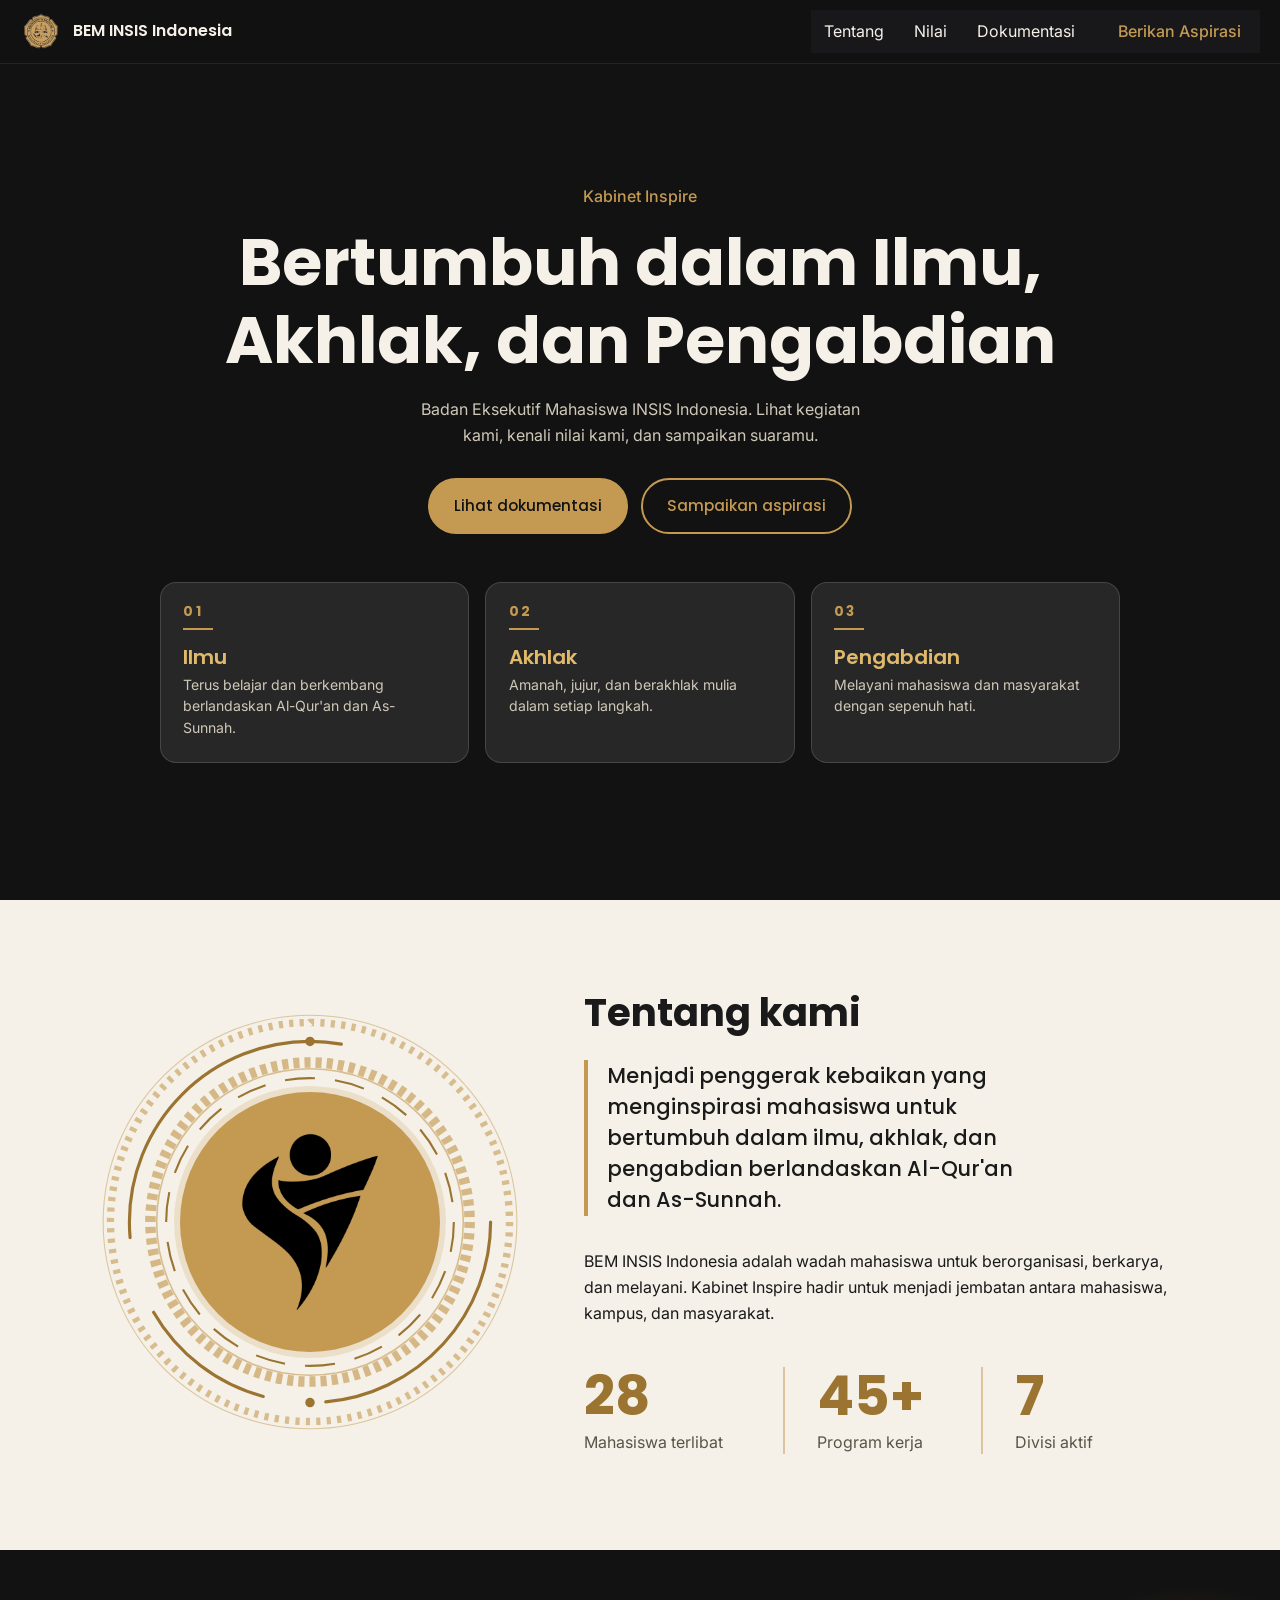
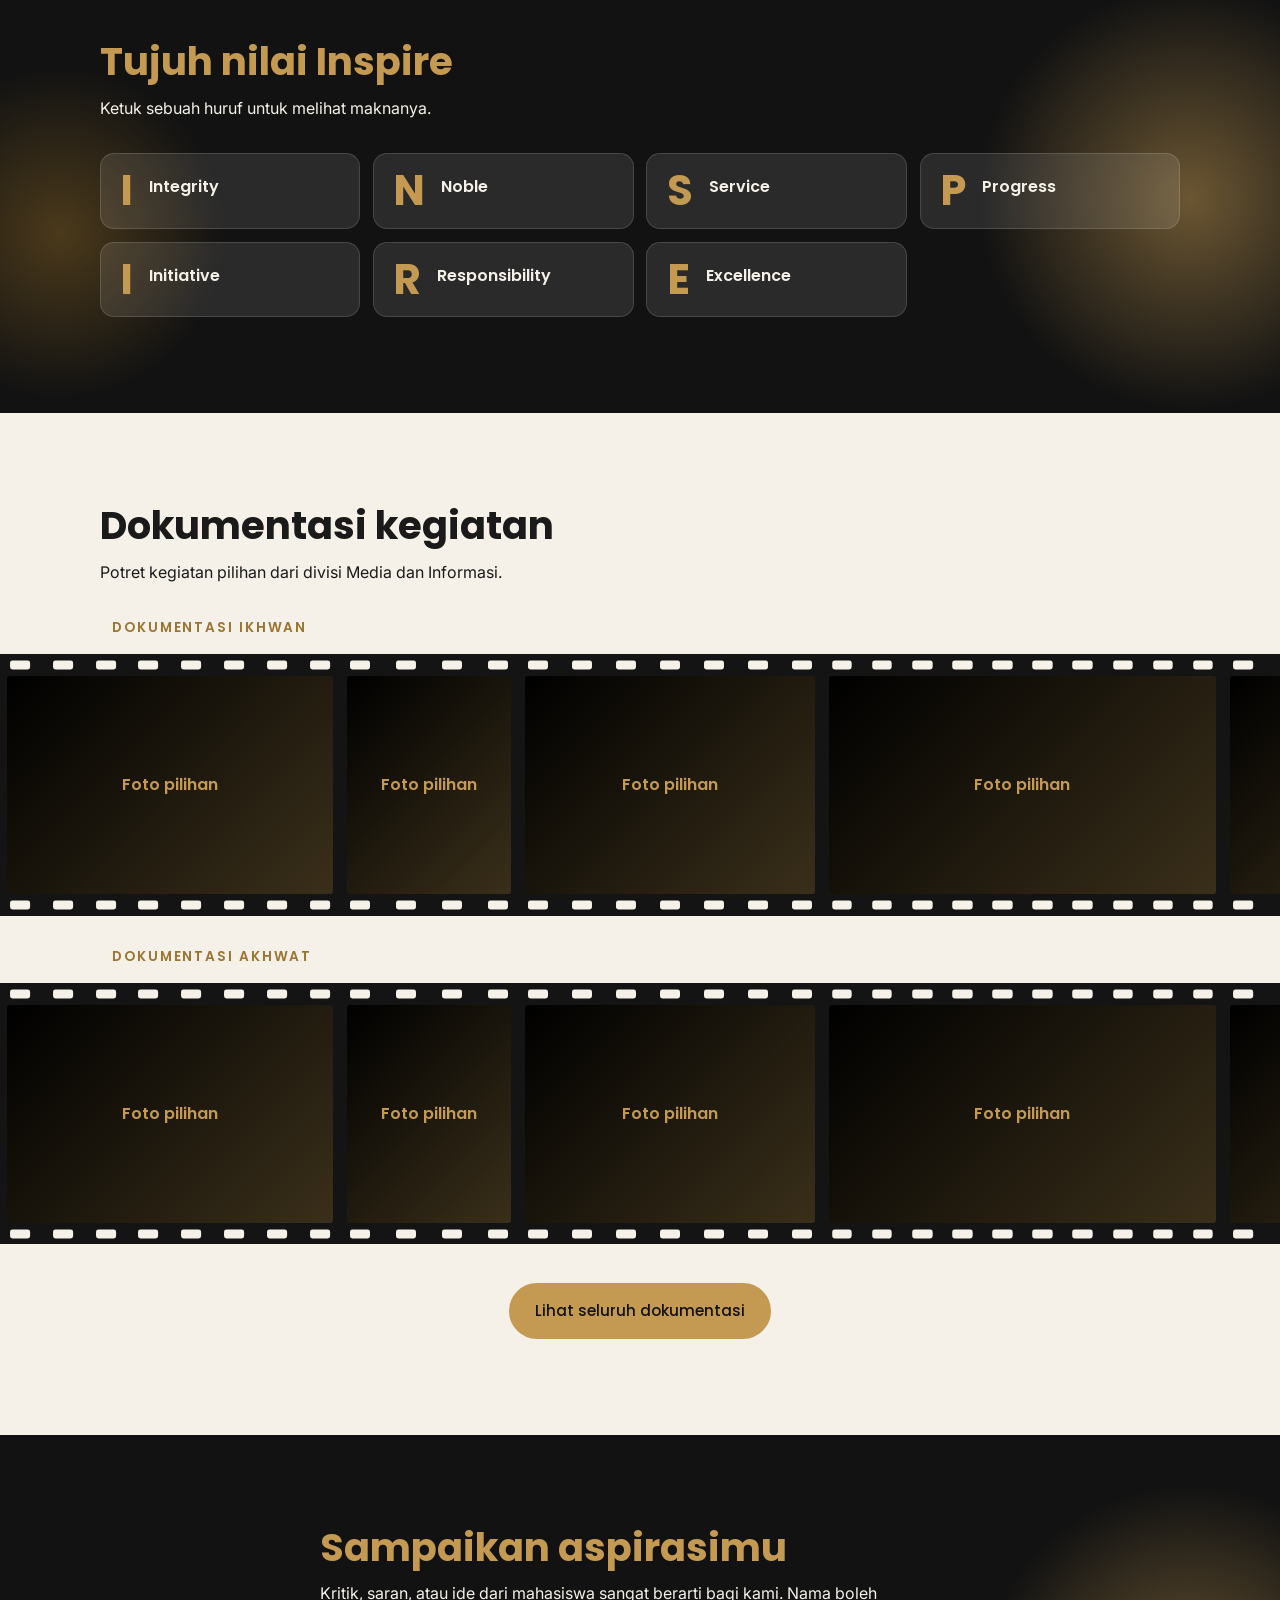
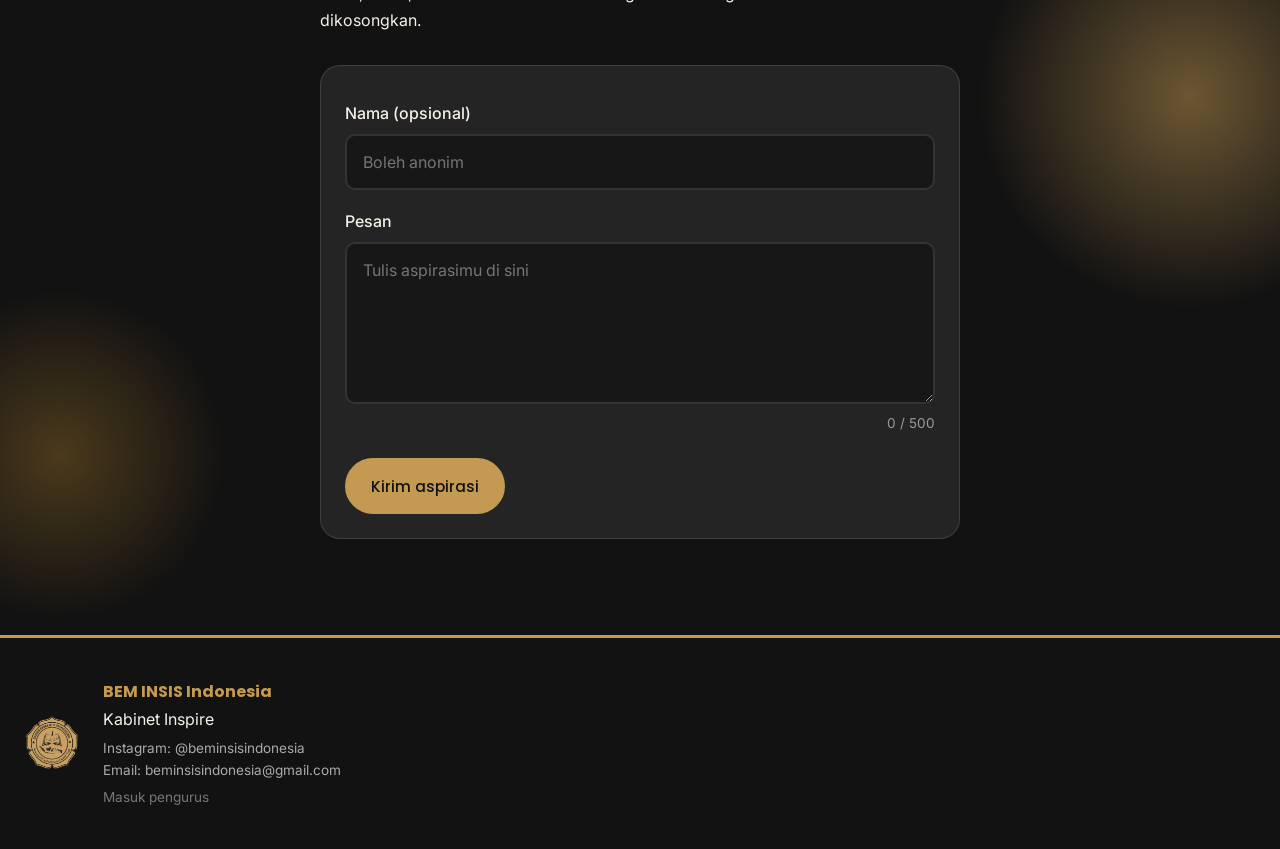
==== commit fbea52d3: "Add files via upload" ====
--- a/index.html
+++ b/index.html
@@ -3,13 +3,17 @@
 <head>
   <meta charset="UTF-8">
   <meta name="viewport" content="width=device-width, initial-scale=1">
-  <title>BEM INSIS Indonesia – Kabinet Inspire</title>
+  <title>BEM INSIS Indonesia – Inspire</title>
   <meta name="description" content="Dokumentasi, profil, dan aspirasi mahasiswa BEM INSIS Indonesia Kabinet Inspire.">
 
   <!-- Font dari Google Fonts (butuh internet) -->
   <link rel="preconnect" href="https://fonts.googleapis.com">
   <link rel="preconnect" href="https://fonts.gstatic.com" crossorigin>
   <link href="https://fonts.googleapis.com/css2?family=Inter:wght@400;500&family=Poppins:wght@500;600;700&display=swap" rel="stylesheet">
+
+  <link rel="icon" type="image/png" sizes="32x32" href="favicon-32.png">
+  <link rel="icon" type="image/png" sizes="192x192" href="favicon-192.png">
+  <link rel="apple-touch-icon" href="apple-touch-icon.png">
 
   <link rel="stylesheet" href="style.css">
 </head>
@@ -183,7 +187,7 @@
     <section class="section light" id="dokumentasi">
       <div class="wrap">
         <h2>Dokumentasi kegiatan</h2>
-        <p class="lead">Potret kegiatan pilihan dari divisi Media dan Informasi. Arahkan kursor ke foto untuk menghentikan gerakan, lalu ketuk untuk memperbesar.</p>
+        <p class="lead">Potret kegiatan pilihan dari divisi Media dan Informasi.</p>
       </div>
 
       <!-- Dua roll foto yang bergerak berlawanan arah. Foto diambil dari api.js (foto pilihan beranda). -->
--- a/style.css
+++ b/style.css
@@ -19,7 +19,8 @@
    ===================================================== */
 * { box-sizing: border-box; margin: 0; padding: 0; }
 
-html { scroll-behavior: smooth; scroll-padding-top: 72px; }
+/* Navbar kini mengambang (pil) saat di-scroll, jadi bagian tujuan boleh berhenti tepat di tepi atas layar */
+html { scroll-behavior: smooth; scroll-padding-top: 0; }
 
 body {
   font-family: var(--font-isi);
@@ -501,9 +502,12 @@
 @keyframes napas { 0%, 100% { transform: scale(1); } 50% { transform: scale(1.035); } }
 
 /* =====================================================
-   19. ROLL FOTO DI BAGIAN DOKUMENTASI
-   Dua baris foto penuh lebar: ikhwan bergerak kanan ke kiri,
-   akhwat kiri ke kanan. Berhenti saat kursor di atasnya.
+   19. ROLL FOTO BERGAYA KLIP FILM JADUL
+   Dua pita film penuh lebar: ikhwan bergerak kanan ke kiri,
+   akhwat kiri ke kanan. Tidak berhenti dan tidak bisa diklik.
+   Tiap foto berada dalam satu bingkai film: pita gelap dengan
+   lubang perforasi di atas dan bawah. Warna lubang (#F5F1E8)
+   sengaja sama dengan latar krem, supaya tampak berlubang.
    Kecepatan diatur di script.js (DETIK_PER_FOTO).
    ===================================================== */
 .roll-blok { margin: 0 -1.25rem; display: grid; gap: .9rem; }
@@ -514,37 +518,42 @@
 }
 .roll-label:first-child { margin-top: 0; }
 
-.roll {
-  overflow: hidden;
-  -webkit-mask-image: linear-gradient(90deg, transparent, #000 8%, #000 92%, transparent);
-  mask-image: linear-gradient(90deg, transparent, #000 8%, #000 92%, transparent);
-}
+.roll { overflow: hidden; pointer-events: none; -webkit-user-select: none; user-select: none; }
 .roll-track {
-  display: flex; gap: 1rem; width: max-content; padding-right: 1rem; /* sama dengan gap: putaran tanpa sambungan */
+  display: flex; width: max-content; background: #141414;
   animation: gulung-kiri var(--durasi, 50s) linear infinite; will-change: transform;
 }
 .roll-kanan .roll-track { animation-name: gulung-kanan; }
-.roll:hover .roll-track { animation-play-state: paused; }
-
-.roll-item {
-  flex: none; width: clamp(190px, 26vw, 300px); aspect-ratio: 4 / 3;
-  border: 0; padding: 0; border-radius: 16px; overflow: hidden; cursor: pointer;
+
+/* Satu bingkai film: pita gelap, lubang di atas dan bawah, foto di tengah.
+   Tinggi foto sama untuk semua; lebar mengikuti rasio asli foto (--rasio, diisi script.js).
+   Lubang disusun per 40px dan dibagi rata di tiap bingkai (background-repeat: space). */
+.roll { --tinggi-foto: clamp(150px, 17vw, 225px); }
+.roll-item { position: relative; flex: none; padding: 22px 7px; background: #141414; }
+.roll-item::before, .roll-item::after {
+  content: ""; position: absolute; left: 0; right: 0; height: 22px;
+  background-image: url("data:image/svg+xml,%3Csvg xmlns='http://www.w3.org/2000/svg' viewBox='0 0 40 22'%3E%3Crect x='10' y='6.5' width='20' height='9' rx='2.4' fill='%23F5F1E8'/%3E%3C/svg%3E");
+  background-repeat: space no-repeat; background-position: left center; background-size: 40px 22px;
+}
+.roll-item::before { top: 0; }
+.roll-item::after { bottom: 0; }
+
+.roll-foto {
+  width: calc(var(--tinggi-foto) * var(--rasio, 1.3333)); height: var(--tinggi-foto);
+  border-radius: 3px; overflow: hidden;
   display: grid; place-items: center;
   background: linear-gradient(135deg, #000, #3a2f1a); color: var(--emas);
   font-family: var(--font-judul); font-weight: 600;
-  box-shadow: 0 4px 14px rgba(0, 0, 0, .18);
-  transition: transform .3s ease, box-shadow .3s ease;
-}
-.roll-item:hover { transform: scale(1.04); box-shadow: 0 10px 24px rgba(0, 0, 0, .28); }
-.roll-item img { width: 100%; height: 100%; object-fit: cover; display: block; -webkit-user-drag: none; }
-.roll-kosong { color: #666; padding: .5rem 1.25rem; }
+}
+.roll-foto img { width: 100%; height: 100%; object-fit: cover; display: block; -webkit-user-drag: none; }
+.roll-kosong { background: none; color: #666; padding: .5rem 1.25rem; }
 
 @keyframes gulung-kiri  { to { transform: translateX(-50%); } }
 @keyframes gulung-kanan { from { transform: translateX(-50%); } to { transform: translateX(0); } }
 
-/* Tanpa animasi (mode hemat / pengguna mematikan animasi): baris bisa digeser dengan jari */
-.roll.diam { overflow-x: auto; -webkit-mask-image: none; mask-image: none; scroll-snap-type: x proximity; padding-bottom: .5rem; }
-.roll.diam .roll-track { animation: none; padding-left: 1.25rem; }
+/* Tanpa animasi (mode hemat / pengguna mematikan animasi): pita bisa digeser dengan jari */
+.roll.diam { pointer-events: auto; overflow-x: auto; scroll-snap-type: x proximity; }
+.roll.diam .roll-track { animation: none; }
 .roll.diam .roll-item { scroll-snap-align: start; }
 
 .roll-aksi { margin-top: 2.4rem; text-align: center; }
@@ -566,3 +575,116 @@
 .segera img { width: 72px; height: 72px; border-radius: 50%; }
 .segera h1 { font-size: 1.8rem; color: var(--emas); }
 .segera p { max-width: 42ch; color: #cfc8b8; }
+
+/* =====================================================
+   20. NAVBAR MENGAMBANG SAAT DI-SCROLL + MENU HP GAYA APPLE
+   - Di puncak halaman: bilah penuh seperti biasa.
+   - Setelah di-scroll (class "scrolled" dari script.js): berubah
+     menjadi "pil" kaca yang mengambang di tengah atas.
+   - Di HP: menu terbuka sebagai kartu kaca yang meluncur halus,
+     dengan latar halaman diburamkan dan item muncul berurutan.
+   Ubah 960px = lebar pil, 12px = jarak dari tepi atas.
+   ===================================================== */
+.navbar {
+  --ease: cubic-bezier(.32, .72, 0, 1);
+  --nav-garis: rgba(255, 255, 255, .1);
+  --panel-latar: rgba(28, 28, 30, .78);
+  --hover-latar: rgba(255, 255, 255, .08);
+  left: 0; right: 0; margin-inline: auto; width: 100%; max-width: 100%;
+  transition: top .5s var(--ease), width .5s var(--ease), max-width .5s var(--ease), height .5s var(--ease),
+              padding .5s var(--ease), border-radius .5s var(--ease),
+              background .4s ease, box-shadow .4s ease, color .3s ease;
+}
+.brand img { transition: width .5s var(--ease), height .5s var(--ease); }
+
+.navbar.scrolled {
+  top: 12px; width: calc(100% - 1.25rem); max-width: 960px; height: 56px;
+  padding: 0 .4rem 0 .9rem; border-radius: 999px;
+  color: #1a1a1a; background: rgba(245, 241, 232, .86);
+  border-bottom-color: transparent;
+  box-shadow: 0 12px 36px rgba(0, 0, 0, .22), 0 0 0 1px rgba(0, 0, 0, .06);
+  --nav-garis: rgba(0, 0, 0, .09);
+  --panel-latar: rgba(245, 241, 232, .9);
+  --hover-latar: rgba(0, 0, 0, .06);
+}
+.navbar.scrolled .brand img { width: 36px; height: 36px; }
+.navbar.scrolled .menu-btn span { background: #1a1a1a; }
+.navbar.scrolled .menu a:hover { color: var(--emas-tua); }
+
+/* Judul bagian jangan tertutup pil saat tiba lewat tautan menu */
+.section { padding-top: 5.6rem; }
+
+/* ----- Laptop & tablet ----- */
+@media (min-width: 768px) {
+  .menu { gap: .15rem; }
+  .navbar.scrolled .menu { gap: 0; }
+  .menu a { padding: .45rem .85rem; border-radius: 999px; transition: background .25s ease, color .25s ease; }
+  .menu a:hover { background: var(--hover-latar); }
+  .menu .menu-cta { margin-left: .5rem; padding: .5rem 1.2rem !important; }
+  .navbar.scrolled .menu .menu-cta { background: #121212; border-color: #121212; color: var(--emas-terang); }
+  .navbar.scrolled .menu .menu-cta:hover { background: #2a2a2a; color: var(--emas-terang); }
+}
+
+@keyframes pil-turun { from { opacity: 0; transform: translateY(-24px) scale(.96); } to { opacity: 1; transform: none; } }
+
+/* ----- HP ----- */
+@media (max-width: 767px) {
+  .navbar { padding: 0 .9rem; }
+
+  /* Navbar di HP: bentuknya langsung berganti (tanpa animasi lebar/tinggi yang berat
+     bersama scroll dan blur), lalu pil "turun" dengan gerakan ringan (opacity + posisi). */
+  .navbar, .brand img { transition: none; }
+  .navbar { -webkit-backdrop-filter: blur(12px); backdrop-filter: blur(12px); }
+  .navbar.scrolled { animation: pil-turun .45s var(--ease) backwards; }
+
+  .menu {
+    position: absolute; top: calc(100% + 10px); left: .6rem; right: .6rem;
+    display: flex; flex-direction: column;
+    padding: .4rem 1.3rem 1.3rem;
+    border: 1px solid var(--nav-garis); border-radius: 28px;
+    background: var(--panel-latar);
+    -webkit-backdrop-filter: blur(28px) saturate(180%); backdrop-filter: blur(28px) saturate(180%);
+    box-shadow: 0 28px 70px rgba(0, 0, 0, .4);
+    opacity: 0; visibility: hidden;
+    transform: translateY(-12px) scale(.96); transform-origin: top center;
+    transition: opacity .35s ease, transform .5s var(--ease), visibility 0s linear .5s;
+  }
+  .navbar.scrolled .menu { left: 0; right: 0; }
+  .menu.open { opacity: 1; visibility: visible; transform: none; transition-delay: 0s; }
+
+  .menu a {
+    font-size: 1.35rem; font-weight: 500; padding: 1rem .2rem;
+    border-bottom: 1px solid var(--nav-garis);
+    opacity: 0; transform: translateY(10px);
+    transition: opacity .4s ease, transform .5s var(--ease), color .2s ease;
+  }
+  .menu.open a { opacity: 1; transform: none; }
+  .menu.open a:nth-child(1) { transition-delay: .08s, .08s, 0s; }
+  .menu.open a:nth-child(2) { transition-delay: .13s, .13s, 0s; }
+  .menu.open a:nth-child(3) { transition-delay: .18s, .18s, 0s; }
+  .menu.open a:nth-child(4) { transition-delay: .23s, .23s, 0s; }
+
+  .menu .menu-cta {
+    margin-top: 1.1rem; padding: .95rem 1rem !important; border: 0; border-radius: 999px;
+    text-align: center; font-size: 1.1rem; font-weight: 600;
+    background: var(--emas); color: var(--hitam);
+  }
+
+  /* Halaman di belakang menu diburamkan dan digelapkan, tidak bisa di-scroll */
+  body::after {
+    content: ""; position: fixed; inset: 0; z-index: 40; pointer-events: none;
+    background: rgba(0, 0, 0, .35);
+    -webkit-backdrop-filter: blur(6px); backdrop-filter: blur(6px);
+    opacity: 0; visibility: hidden;
+    transition: opacity .4s ease, visibility 0s linear .4s;
+  }
+  body.menu-terbuka { overflow: hidden; }
+  body.menu-terbuka::after { opacity: 1; visibility: visible; pointer-events: auto; transition-delay: 0s; }
+}
+
+/* Mode hemat: tanpa transisi bentuk navbar dan tanpa kaca buram */
+.hemat .navbar { transition: none; }
+.hemat .navbar.scrolled { background: rgba(245, 241, 232, .97); }
+.hemat .menu { background: rgba(24, 24, 26, .97); }
+.hemat .navbar.scrolled .menu { background: rgba(245, 241, 232, .98); }
+.hemat body.menu-terbuka::after { background: rgba(0, 0, 0, .55); }
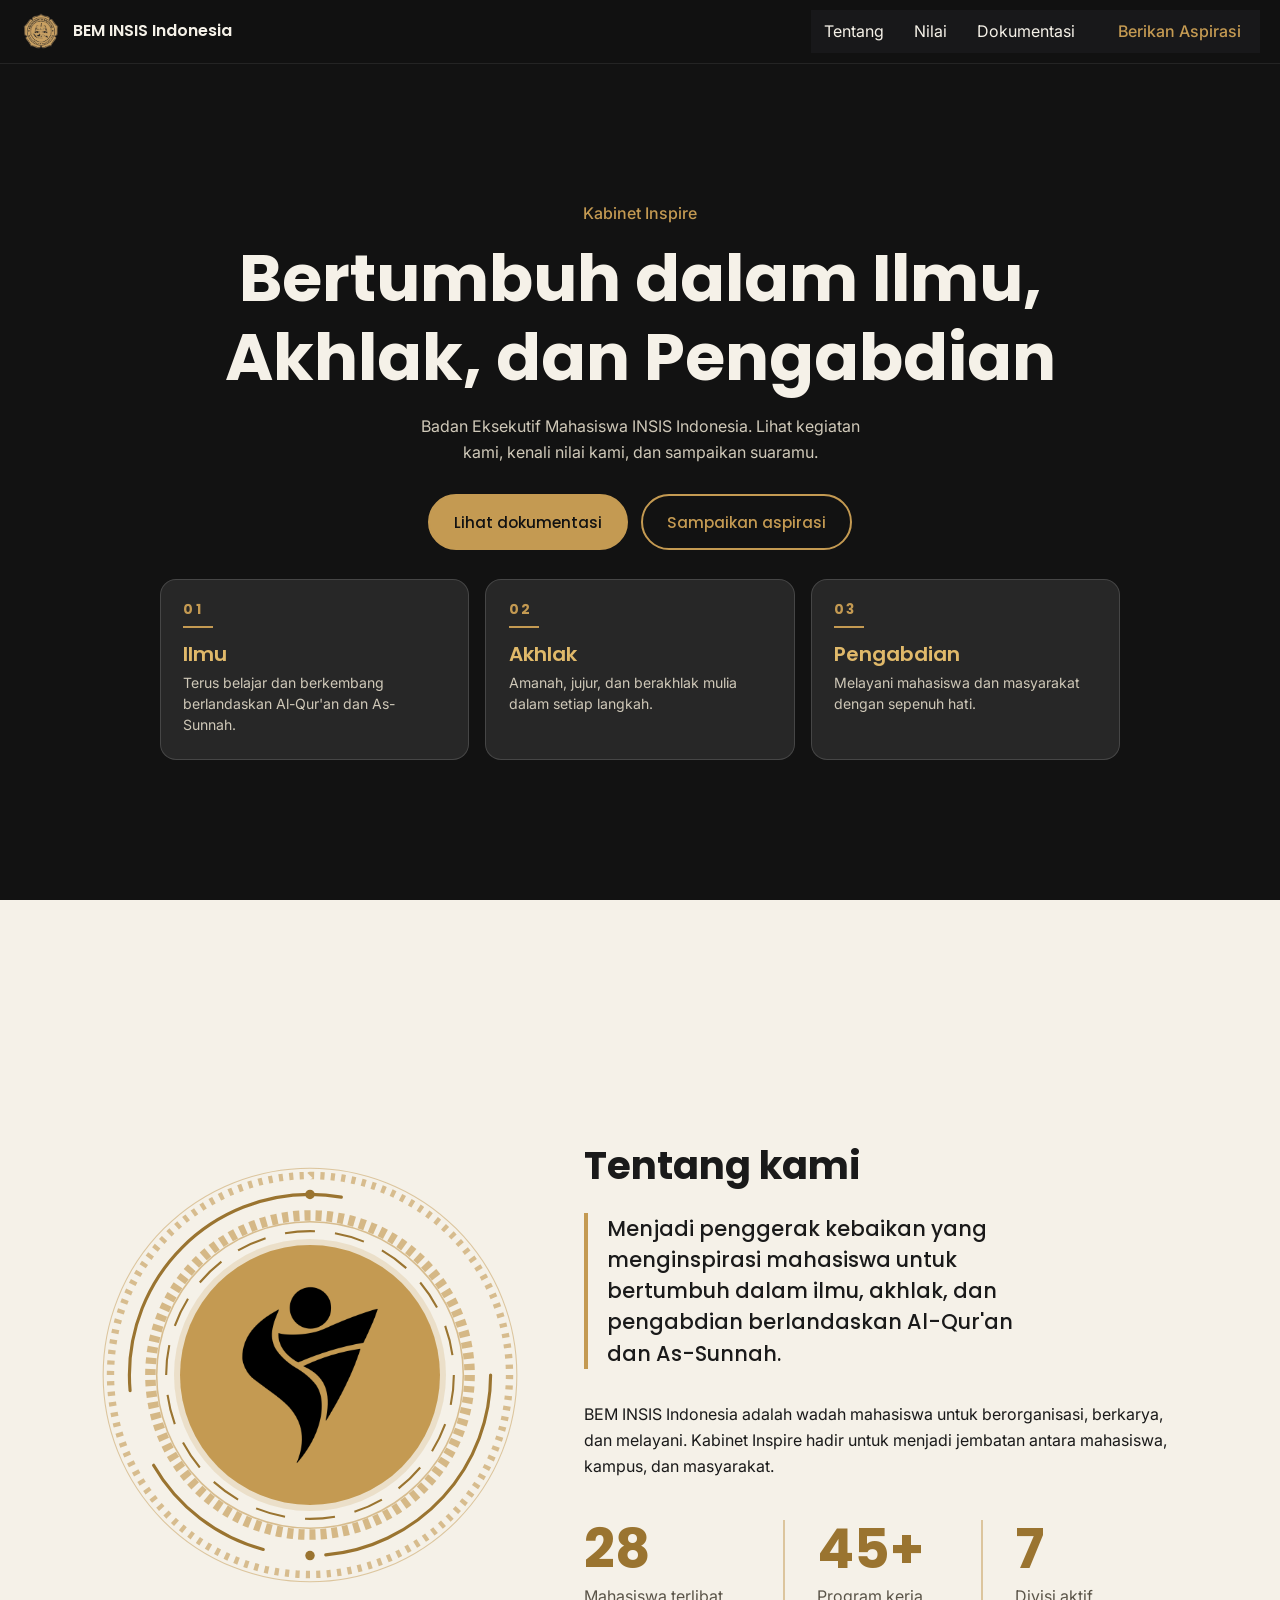
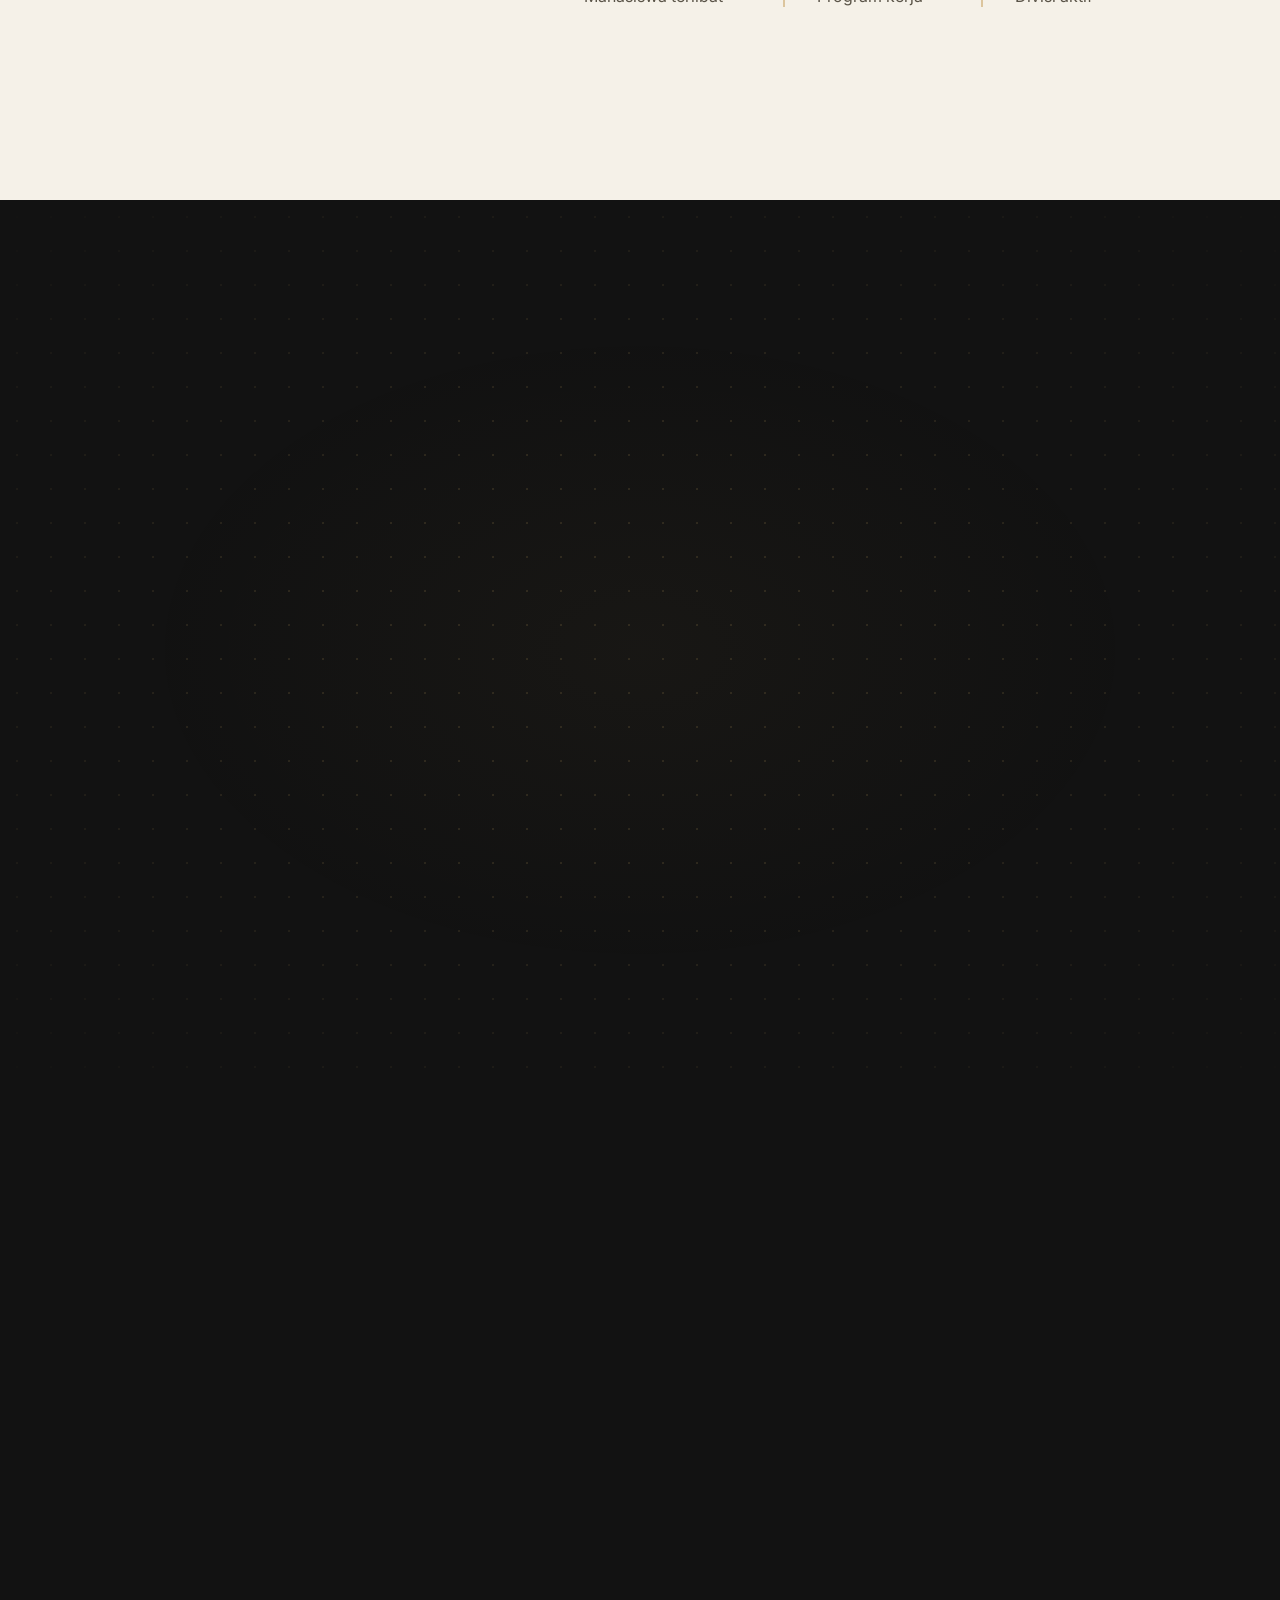
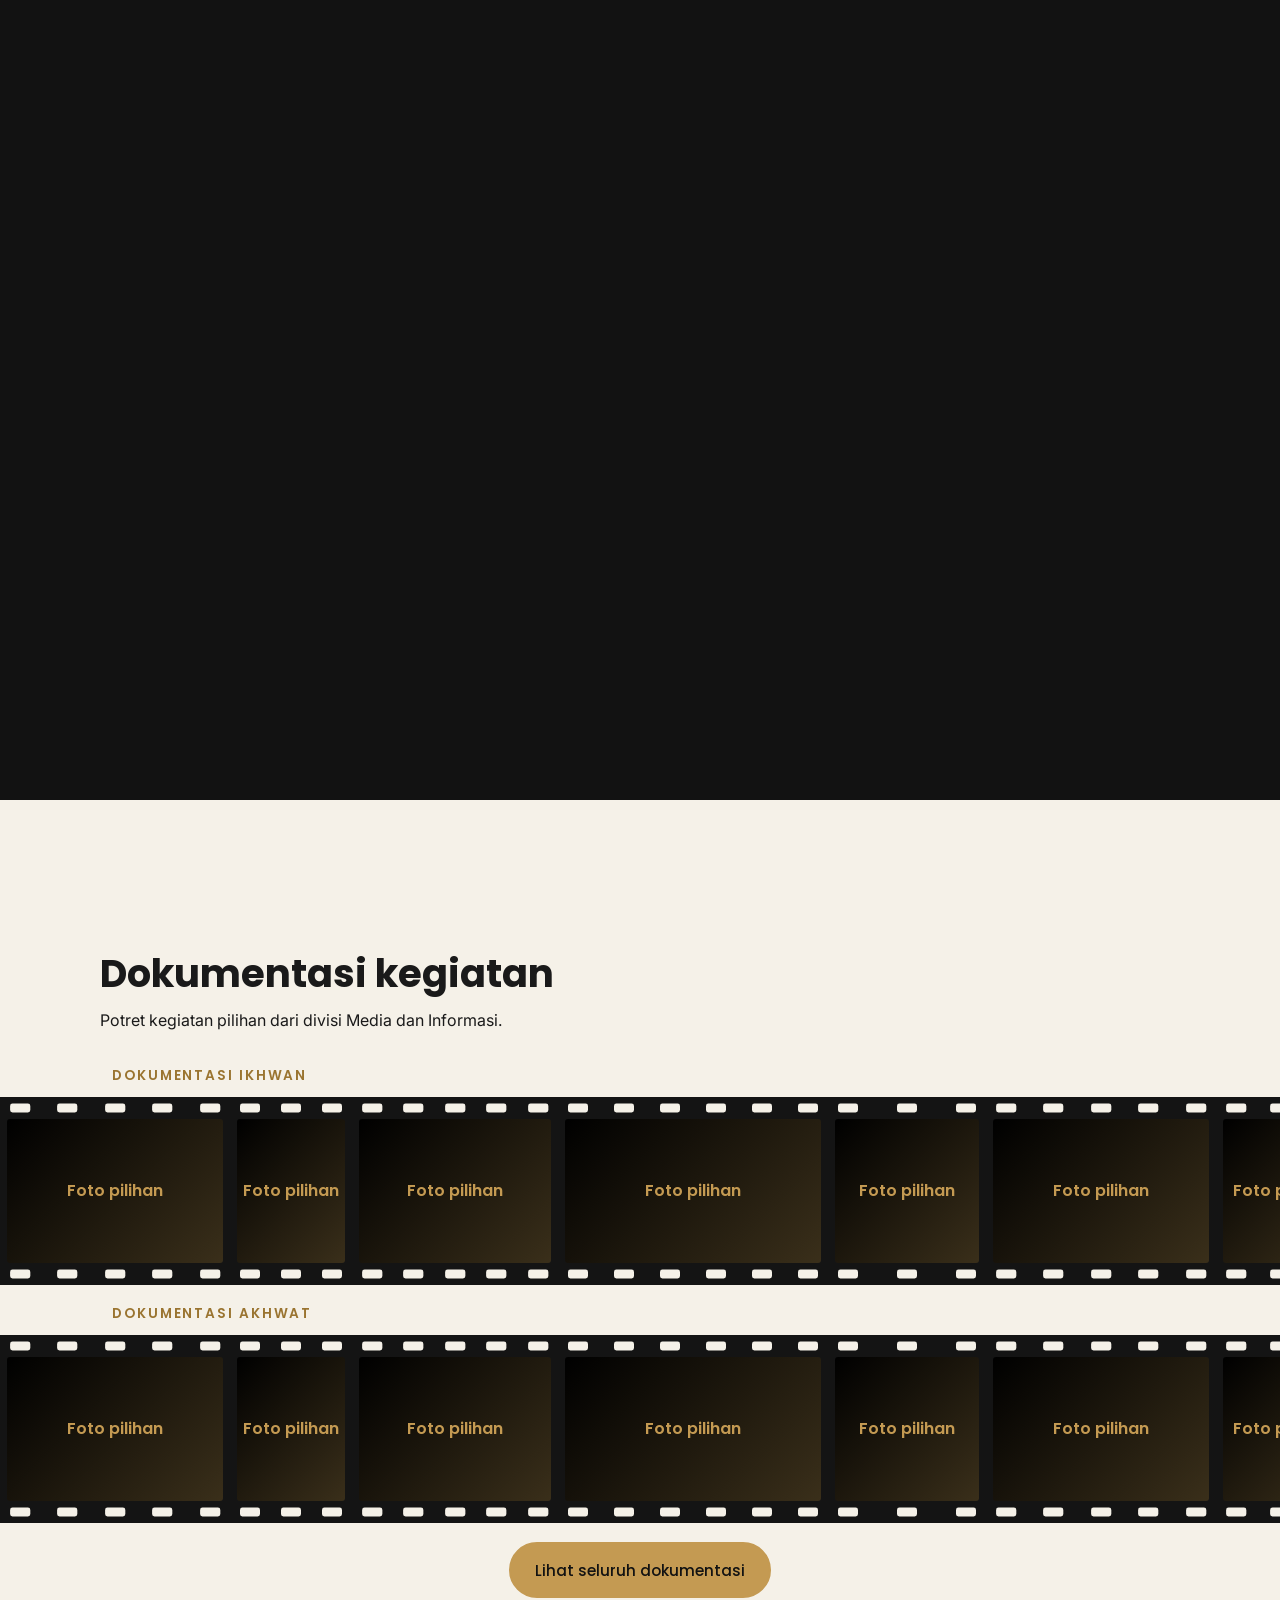
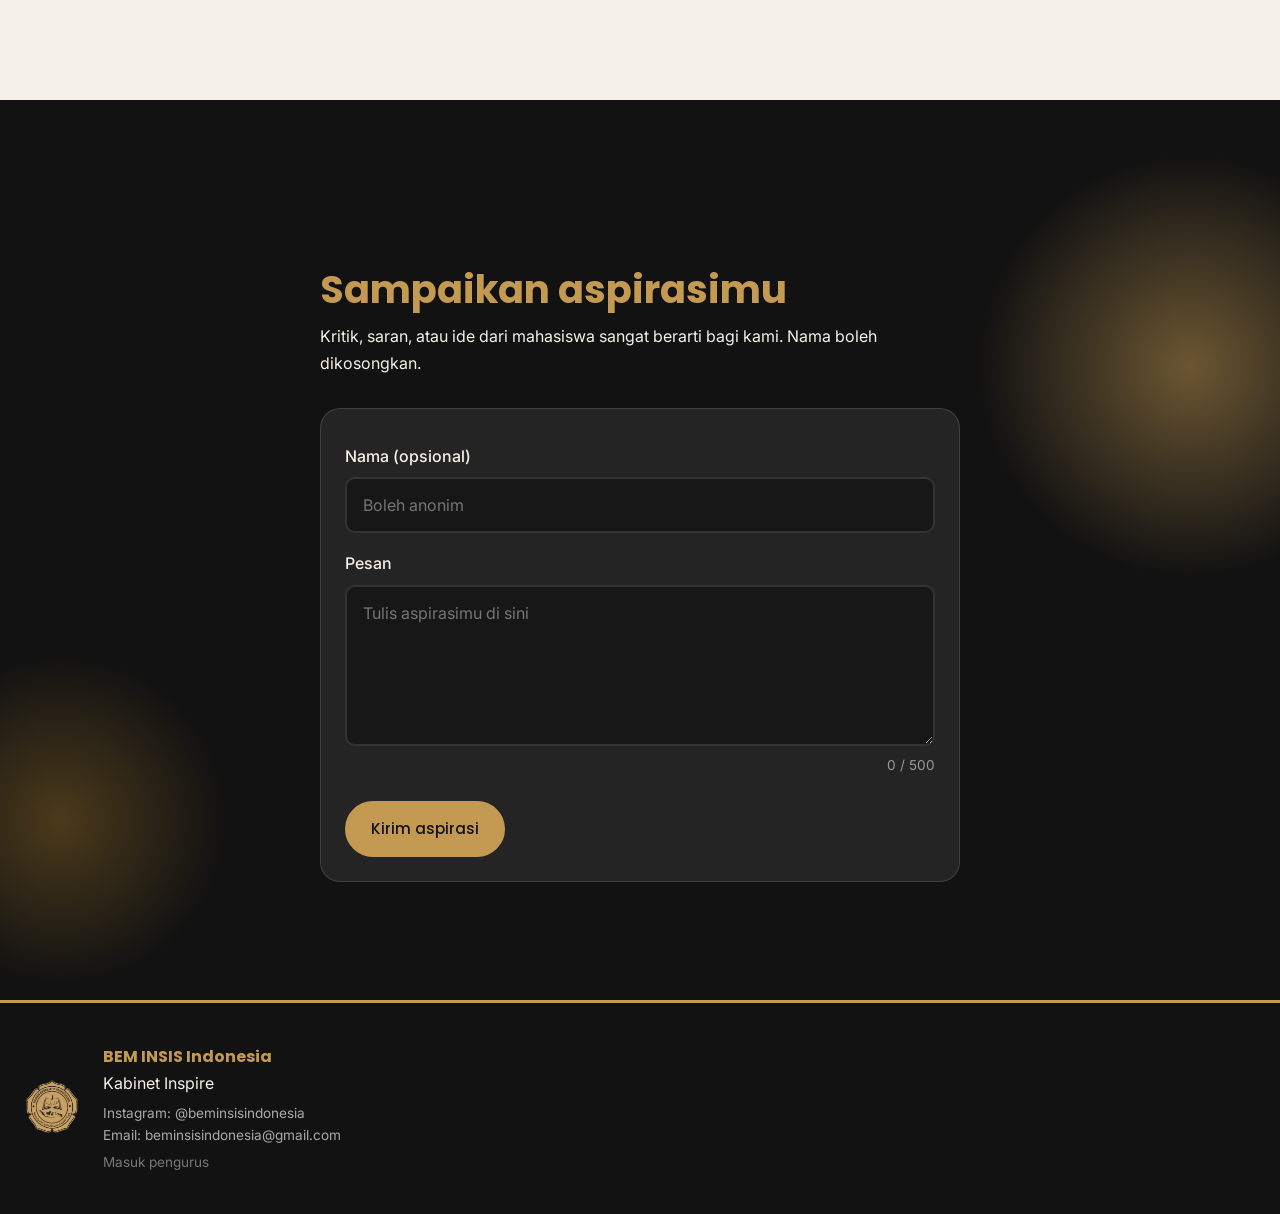
==== commit 3e9c9c6c: "Add files via upload" ====
--- a/index.html
+++ b/index.html
@@ -3,7 +3,7 @@
 <head>
   <meta charset="UTF-8">
   <meta name="viewport" content="width=device-width, initial-scale=1">
-  <title>BEM INSIS Indonesia – Inspire</title>
+  <title>BEM INSIS Indonesia – Kabinet Inspire</title>
   <meta name="description" content="Dokumentasi, profil, dan aspirasi mahasiswa BEM INSIS Indonesia Kabinet Inspire.">
 
   <!-- Font dari Google Fonts (butuh internet) -->
@@ -11,6 +11,7 @@
   <link rel="preconnect" href="https://fonts.gstatic.com" crossorigin>
   <link href="https://fonts.googleapis.com/css2?family=Inter:wght@400;500&family=Poppins:wght@500;600;700&display=swap" rel="stylesheet">
 
+  <!-- Ikon tab browser (favicon) dari logo BEM -->
   <link rel="icon" type="image/png" sizes="32x32" href="favicon-32.png">
   <link rel="icon" type="image/png" sizes="192x192" href="favicon-192.png">
   <link rel="apple-touch-icon" href="apple-touch-icon.png">
@@ -138,48 +139,81 @@
     </section>
 
     <!-- ========== 7 NILAI INSPIRE ========== -->
-    <section class="section dark glow" id="nilai">
-      <div class="wrap">
-        <h2>Tujuh nilai Inspire</h2>
-        <p class="lead">Ketuk sebuah huruf untuk melihat maknanya.</p>
-
-        <div class="values" id="values">
-          <button class="value tilt" aria-expanded="false">
-            <span class="letter">I</span>
-            <span class="word">Integrity</span>
-            <span class="meaning">Amanah dan jujur.</span>
-          </button>
-          <button class="value tilt" aria-expanded="false">
-            <span class="letter">N</span>
-            <span class="word">Noble</span>
-            <span class="meaning">Berakhlak mulia.</span>
-          </button>
-          <button class="value tilt" aria-expanded="false">
-            <span class="letter">S</span>
-            <span class="word">Service</span>
-            <span class="meaning">Melayani mahasiswa dan masyarakat.</span>
-          </button>
-          <button class="value tilt" aria-expanded="false">
-            <span class="letter">P</span>
-            <span class="word">Progress</span>
-            <span class="meaning">Terus berkembang dalam ilmu.</span>
-          </button>
-          <button class="value tilt" aria-expanded="false">
-            <span class="letter">I</span>
-            <span class="word">Initiative</span>
-            <span class="meaning">Proaktif, bukan menunggu.</span>
-          </button>
-          <button class="value tilt" aria-expanded="false">
-            <span class="letter">R</span>
-            <span class="word">Responsibility</span>
-            <span class="meaning">Bertanggung jawab.</span>
-          </button>
-          <button class="value tilt" aria-expanded="false">
-            <span class="letter">E</span>
-            <span class="word">Excellence</span>
-            <span class="meaning">Mengupayakan kualitas terbaik.</span>
-          </button>
-        </div>
+    <!-- Bagian ini "menempel" di layar sementara animasinya berjalan mengikuti scroll. Scroll ke atas memutar balik gerakannya. -->
+    <section class="nilai" id="nilai" aria-label="Tujuh nilai Inspire">
+      <div class="nilai-panggung">
+        <div class="nilai-kanvas" aria-hidden="true">
+          <svg class="nilai-svg" viewBox="0 0 1000 760" focusable="false">
+            <polygon class="nilai-tipis" points="500.0,185.0 683.7,273.5 729.1,472.3 602.0,631.7 398.0,631.7 270.9,472.3 316.3,273.5" pathLength="1"/>
+          <line class="nilai-sisi" x1="500.0" y1="185.0" x2="683.7" y2="273.5" pathLength="1"/>
+          <line class="nilai-sisi" x1="683.7" y1="273.5" x2="729.1" y2="472.3" pathLength="1"/>
+          <line class="nilai-sisi" x1="729.1" y1="472.3" x2="602.0" y2="631.7" pathLength="1"/>
+          <line class="nilai-sisi" x1="602.0" y1="631.7" x2="398.0" y2="631.7" pathLength="1"/>
+          <line class="nilai-sisi" x1="398.0" y1="631.7" x2="270.9" y2="472.3" pathLength="1"/>
+          <line class="nilai-sisi" x1="270.9" y1="472.3" x2="316.3" y2="273.5" pathLength="1"/>
+          <line class="nilai-sisi" x1="316.3" y1="273.5" x2="500.0" y2="185.0" pathLength="1"/>
+          <g class="nilai-titik"><circle class="cincin" cx="500.0" cy="185.0" r="8"/><circle class="isi" cx="500.0" cy="185.0" r="8"/></g>
+          <g class="nilai-titik"><circle class="cincin" cx="683.7" cy="273.5" r="8"/><circle class="isi" cx="683.7" cy="273.5" r="8"/></g>
+          <g class="nilai-titik"><circle class="cincin" cx="729.1" cy="472.3" r="8"/><circle class="isi" cx="729.1" cy="472.3" r="8"/></g>
+          <g class="nilai-titik"><circle class="cincin" cx="602.0" cy="631.7" r="8"/><circle class="isi" cx="602.0" cy="631.7" r="8"/></g>
+          <g class="nilai-titik"><circle class="cincin" cx="398.0" cy="631.7" r="8"/><circle class="isi" cx="398.0" cy="631.7" r="8"/></g>
+          <g class="nilai-titik"><circle class="cincin" cx="270.9" cy="472.3" r="8"/><circle class="isi" cx="270.9" cy="472.3" r="8"/></g>
+          <g class="nilai-titik"><circle class="cincin" cx="316.3" cy="273.5" r="8"/><circle class="isi" cx="316.3" cy="273.5" r="8"/></g>
+            <circle class="nilai-percik" cx="0" cy="0" r="9"/>
+          </svg>
+        <div class="nilai-label pos-atas" style="--x:50.0%;--y:20.9%">
+          <span class="nilai-huruf">I</span>
+          <strong class="nilai-nama">INTEGRITY</strong>
+          <span class="nilai-ket">Amanah dan jujur</span>
+        </div>
+        <div class="nilai-label pos-kanan" style="--x:71.4%;--y:35.5%">
+          <span class="nilai-huruf">N</span>
+          <strong class="nilai-nama">NOBLE</strong>
+          <span class="nilai-ket">Berakhlak mulia</span>
+        </div>
+        <div class="nilai-label pos-kanan" style="--x:75.9%;--y:62.1%">
+          <span class="nilai-huruf">S</span>
+          <strong class="nilai-nama">SERVICE</strong>
+          <span class="nilai-ket">Melayani mahasiswa dan masyarakat</span>
+        </div>
+        <div class="nilai-label pos-bawah" style="--x:63.2%;--y:86.5%">
+          <span class="nilai-huruf">P</span>
+          <strong class="nilai-nama">PROGRESS</strong>
+          <span class="nilai-ket">Terus berkembang dalam ilmu</span>
+        </div>
+        <div class="nilai-label pos-bawah" style="--x:36.8%;--y:86.5%">
+          <span class="nilai-huruf">I</span>
+          <strong class="nilai-nama">INITIATIVE</strong>
+          <span class="nilai-ket">Proaktif, bukan menunggu</span>
+        </div>
+        <div class="nilai-label pos-kiri" style="--x:24.1%;--y:62.1%">
+          <span class="nilai-huruf">R</span>
+          <strong class="nilai-nama">RESPONSIBILITY</strong>
+          <span class="nilai-ket">Bertanggung jawab</span>
+        </div>
+        <div class="nilai-label pos-kiri" style="--x:28.6%;--y:35.5%">
+          <span class="nilai-huruf">E</span>
+          <strong class="nilai-nama">EXCELLENCE</strong>
+          <span class="nilai-ket">Mengupayakan kualitas terbaik</span>
+        </div>
+        </div>
+
+        <!-- Keterangan nilai yang sedang tampil (hanya di HP, karena di layar sempit nama tidak muat di sekeliling segi tujuh) -->
+        <div class="nilai-keterangan" aria-hidden="true"></div>
+
+        <div class="nilai-inspire" aria-hidden="true">INSPIRE</div>
+        <p class="nilai-petunjuk" aria-hidden="true">Gulir untuk melanjutkan</p>
+
+        <!-- Daftar nilai untuk pembaca layar (dan untuk pengguna yang mematikan animasi di HP) -->
+        <ul class="sr-saja">
+        <li><strong>INTEGRITY</strong>: Amanah dan jujur</li>
+        <li><strong>NOBLE</strong>: Berakhlak mulia</li>
+        <li><strong>SERVICE</strong>: Melayani mahasiswa dan masyarakat</li>
+        <li><strong>PROGRESS</strong>: Terus berkembang dalam ilmu</li>
+        <li><strong>INITIATIVE</strong>: Proaktif, bukan menunggu</li>
+        <li><strong>RESPONSIBILITY</strong>: Bertanggung jawab</li>
+        <li><strong>EXCELLENCE</strong>: Mengupayakan kualitas terbaik</li>
+        </ul>
       </div>
     </section>
 
--- a/style.css
+++ b/style.css
@@ -688,3 +688,162 @@
 .hemat .menu { background: rgba(24, 24, 26, .97); }
 .hemat .navbar.scrolled .menu { background: rgba(245, 241, 232, .98); }
 .hemat body.menu-terbuka::after { background: rgba(0, 0, 0, .55); }
+
+/* =====================================================
+   21. SETIAP BAGIAN SETINGGI LAYAR
+   Hero, Tentang, Nilai, Dokumentasi, dan Aspirasi minimal setinggi layar yang
+   terlihat (svh = tinggi layar saat bilah alamat HP tampil, jadi tidak pernah
+   melebihi layar). Bila isinya lebih tinggi, bagian itu tumbuh mengikuti isi.
+   vh disertakan sebagai cadangan untuk browser lama.
+   ===================================================== */
+.hero { min-height: 100vh; min-height: 100svh; }
+.section {
+  min-height: 100vh; min-height: 100svh;
+  display: flex; flex-direction: column; justify-content: center;
+}
+.section > .wrap { width: 100%; }
+
+/* Roll foto menyesuaikan tinggi layar agar judul, dua roll, dan tombol muat dalam satu layar */
+.roll { --tinggi-foto: clamp(120px, min(17vw, 17vh), 225px); }
+
+/* Layar yang pendek (laptop kecil, HP): jarak dirapatkan agar isi lebih mudah muat dalam satu layar.
+   Isi yang tetap lebih tinggi dari layar tidak dipotong: bagian itu tumbuh dan bisa di-scroll. */
+@media (max-height: 900px) {
+  .roll { --tinggi-foto: clamp(110px, min(15vw, 16vh), 225px); }
+  .section { padding-bottom: 2.5rem; }
+  .roll-blok { gap: .6rem; }
+  .roll-label { margin-top: .5rem; }
+  .roll-aksi { margin-top: 1.2rem; }
+  .hero { padding-top: 92px; padding-bottom: 2rem; }
+  .pilar { margin-top: 1.8rem; }
+}
+@media (max-width: 767px) {
+  .hero { padding-top: 92px; padding-bottom: 2rem; }
+  .pilar { margin-top: 1.6rem; gap: .6rem; }
+  .pilar-item { padding: .75rem 1rem; }
+  .pilar-ket { font-size: .82rem; }
+  .tentang-logo .logo-stage { width: min(58vw, 240px); }
+}
+
+/* =====================================================
+   22. BAGIAN NILAI: SEGI TUJUH YANG MENYALA MENGIKUTI SCROLL
+   Bagian ini dibuat tinggi (class "berjalan", dipasang script.js) dan panggungnya
+   "menempel" di layar. Posisi scroll menentukan tahap animasi, jadi scroll ke atas
+   memutar balik gerakannya. Tanpa JavaScript atau dengan animasi dimatikan, yang
+   tampil adalah segi tujuh lengkap (tanpa tulisan INSPIRE).
+   ===================================================== */
+.nilai { position: relative; background: var(--hitam); color: var(--krem); }
+.nilai.berjalan { height: 600vh; height: 600svh; }
+
+.nilai-panggung {
+  --glow: 0;
+  position: relative; display: grid; place-items: center; align-content: center;
+  min-height: 100vh; min-height: 100svh; padding: 78px 1rem 40px; overflow: hidden;
+}
+.nilai.berjalan .nilai-panggung { position: sticky; top: 0; height: 100vh; height: 100svh; min-height: 0; }
+
+/* Latar: cahaya emas yang makin terang seiring nilai menyala + titik-titik halus yang memudar ke tepi */
+.nilai-panggung::before {
+  content: ""; position: absolute; inset: 0; pointer-events: none;
+  background:
+    radial-gradient(ellipse 55% 50% at 50% 50%, rgba(224, 185, 106, calc(var(--glow) * .16)), transparent 72%),
+    radial-gradient(rgba(224, 185, 106, .13) 1px, transparent 1.4px) 0 0 / 34px 34px;
+  -webkit-mask-image: radial-gradient(ellipse 75% 70% at 50% 50%, #000 35%, transparent 100%);
+  mask-image: radial-gradient(ellipse 75% 70% at 50% 50%, #000 35%, transparent 100%);
+}
+/* Denyut cahaya satu kali saat INSPIRE tiba di tengah */
+.nilai-panggung::after {
+  content: ""; position: absolute; left: 50%; top: 50%; width: 22vmin; height: 22vmin;
+  border: 2px solid rgba(224, 185, 106, .55); border-radius: 50%; pointer-events: none;
+  transform: translate(-50%, -50%) scale(0); opacity: 0;
+}
+.nilai.selesai .nilai-panggung::after { animation: denyut 2.6s ease-out 1; }
+@keyframes denyut {
+  from { transform: translate(-50%, -50%) scale(.2); opacity: .9; }
+  to   { transform: translate(-50%, -50%) scale(7); opacity: 0; }
+}
+
+/* ---------- kanvas: segi tujuh + label di sekelilingnya ---------- */
+.nilai-kanvas {
+  position: relative; container-type: inline-size; aspect-ratio: 1000 / 760;
+  width: min(92vw, 1000px, calc((100vh - 130px) * 1.316));
+  width: min(92vw, 1000px, calc((100svh - 130px) * 1.316));
+}
+.nilai-svg {
+  position: absolute; inset: 0; width: 100%; height: 100%; overflow: visible;
+  filter: drop-shadow(0 0 calc(5px + var(--kilau, 0) * 16px) rgba(236, 190, 90, calc(.3 + var(--kilau, 0) * .5)));
+}
+.nilai-tipis { fill: none; stroke: var(--emas); stroke-width: 1.4; opacity: .75; stroke-dasharray: 1 2; }
+.nilai-sisi { fill: none; stroke: var(--emas-terang); stroke-width: 4.5; stroke-linecap: round; stroke-dasharray: 1 2; }
+.nilai-titik .isi { fill: var(--emas-terang); stroke: #ffe9b8; stroke-width: 2.5; transform-box: fill-box; transform-origin: center; }
+.nilai-titik .cincin { fill: none; stroke: var(--emas-terang); stroke-width: 2; opacity: 0; transform-box: fill-box; transform-origin: center; }
+.nilai-percik { fill: #fff4d6; opacity: 0; }
+
+.nilai-label {
+  position: absolute; left: var(--x); top: var(--y);
+  transform: translate(var(--tx, 0), var(--ty, 0)) translateY(var(--naik, 0px));
+  max-width: 25%; text-align: left;
+}
+.nilai-label.pos-atas  { --tx: -50%; --ty: -100%; text-align: center; max-width: 36%; }
+.nilai-label.pos-kanan { --tx: 0;    --ty: -50%; }
+.nilai-label.pos-bawah { --tx: -50%; --ty: 0;    text-align: center; max-width: 30%; }
+.nilai-label.pos-kiri  { --tx: -100%; --ty: -50%; text-align: right; }
+.nilai-nama {
+  display: block; font-family: var(--font-judul); font-weight: 700; letter-spacing: .02em; line-height: 1.15;
+  color: var(--emas-terang); font-size: clamp(.8rem, 2vw, 1.4rem); font-size: clamp(.8rem, 2.1cqw, 1.5rem);
+}
+.nilai-ket { display: block; margin-top: .15em; color: var(--krem); opacity: .92; line-height: 1.35;
+  font-size: clamp(.7rem, 1.5vw, 1rem); font-size: clamp(.7rem, 1.6cqw, 1.05rem); }
+.nilai-huruf { display: none; }
+
+/* ---------- tulisan INSPIRE ---------- */
+.nilai-inspire {
+  position: absolute; left: 50%; top: 50%; opacity: 0; white-space: nowrap; line-height: 1;
+  transform: translate(-50%, -50%);
+  font-family: var(--font-judul); font-weight: 800; letter-spacing: .02em;
+  font-size: clamp(3rem, 13.5vw, 11rem);
+  background:
+    linear-gradient(105deg, transparent 42%, rgba(255, 244, 214, .6) 50%, transparent 58%),
+    linear-gradient(95deg, #f7c95a 0%, #e1a92f 30%, #b97f14 65%, #8f5f08 100%);
+  background-size: 260% 100%, 100% 100%; background-position: 160% 0, 0 0; background-repeat: no-repeat;
+  -webkit-background-clip: text; background-clip: text; color: transparent;
+  filter: drop-shadow(0 8px 14px rgba(0, 0, 0, .55));
+}
+/* Efek tambahan setelah INSPIRE tiba di tengah: kilau yang menyapu huruf, lalu berulang pelan */
+.nilai.selesai .nilai-inspire { animation: kilau-inspire 4.2s ease-in-out .3s infinite; }
+@keyframes kilau-inspire { 0% { background-position: 160% 0, 0 0; } 55%, 100% { background-position: -60% 0, 0 0; } }
+
+.nilai-petunjuk {
+  position: absolute; left: 0; right: 0; bottom: 1.4rem; text-align: center; opacity: 0;
+  font-size: .85rem; letter-spacing: .08em; color: var(--emas-terang);
+}
+.nilai-petunjuk::after { content: ""; display: block; width: 8px; height: 8px; margin: .5rem auto 0;
+  border-right: 2px solid currentColor; border-bottom: 2px solid currentColor; transform: rotate(45deg); animation: turun 1.6s ease-in-out infinite; }
+@keyframes turun { 0%, 100% { transform: translateY(0) rotate(45deg); opacity: .4; } 50% { transform: translateY(6px) rotate(45deg); opacity: 1; } }
+
+/* ---------- HP: huruf di tiap sudut + keterangan di bawah segi tujuh ---------- */
+.nilai-keterangan { display: none; position: relative; width: min(90vw, 420px); height: 6rem; margin-top: .6rem; }
+.nilai-ket-blok { position: absolute; inset: 0; display: flex; flex-direction: column; align-items: center; text-align: center; opacity: 0; }
+.nilai-ket-blok strong { font-family: var(--font-judul); font-size: 1.5rem; color: var(--emas-terang); line-height: 1.2; }
+.nilai-ket-blok span { margin-top: .2rem; font-size: .98rem; color: var(--krem); }
+
+.nilai.mode-hp .nilai-kanvas { width: min(94vw, 460px, calc((100vh - 300px) * 1.05)); width: min(94vw, 460px, calc((100svh - 300px) * 1.05)); }
+.nilai.mode-hp .nilai-nama, .nilai.mode-hp .nilai-ket { display: none; }
+.nilai.mode-hp .nilai-huruf { display: block; font-family: var(--font-judul); font-weight: 700; font-size: 1.15rem; color: var(--emas-terang); }
+.nilai.mode-hp .nilai-label { --tx: -50%; --ty: -50%; max-width: none; text-align: center; }
+.nilai.mode-hp .nilai-keterangan { display: block; }
+.nilai.mode-hp .nilai-inspire { font-size: clamp(2.6rem, 19vw, 5.2rem); }
+
+/* Pembaca layar selalu mendapat daftar lengkap */
+.sr-saja { position: absolute; width: 1px; height: 1px; overflow: hidden; clip: rect(0 0 0 0); white-space: nowrap; }
+
+/* Tanpa animasi (pengguna mematikan animasi): tampil statis dan lengkap */
+.nilai.statis .nilai-inspire, .nilai.statis .nilai-petunjuk, .nilai.statis .nilai-keterangan { display: none; }
+.nilai.statis.mode-hp .sr-saja {
+  position: static; width: auto; height: auto; overflow: visible; clip: auto; white-space: normal;
+  list-style: none; text-align: center; margin-top: 1rem; font-size: .95rem; line-height: 1.7;
+}
+.nilai.statis.mode-hp .sr-saja strong { color: var(--emas-terang); }
+
+/* Perangkat lemah: tanpa cahaya berpendar pada garis */
+.hemat .nilai-svg { filter: none; }
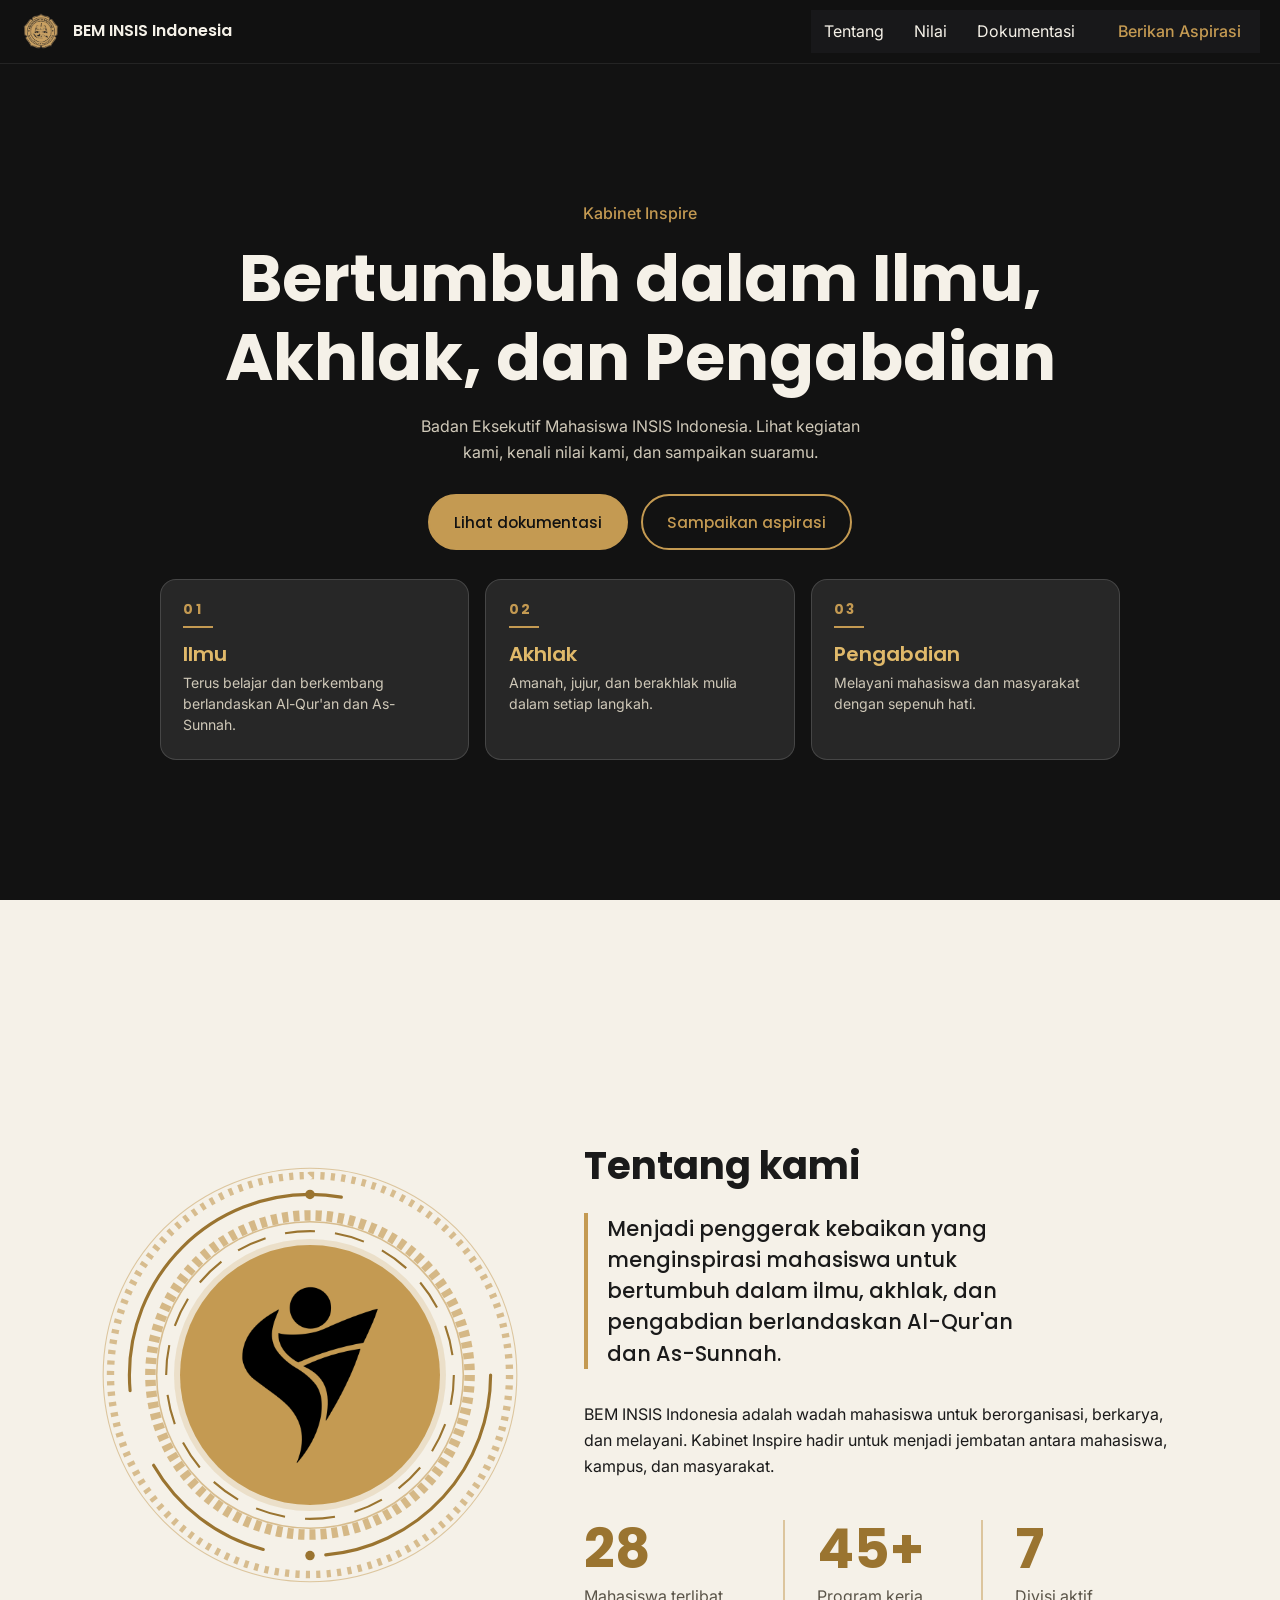
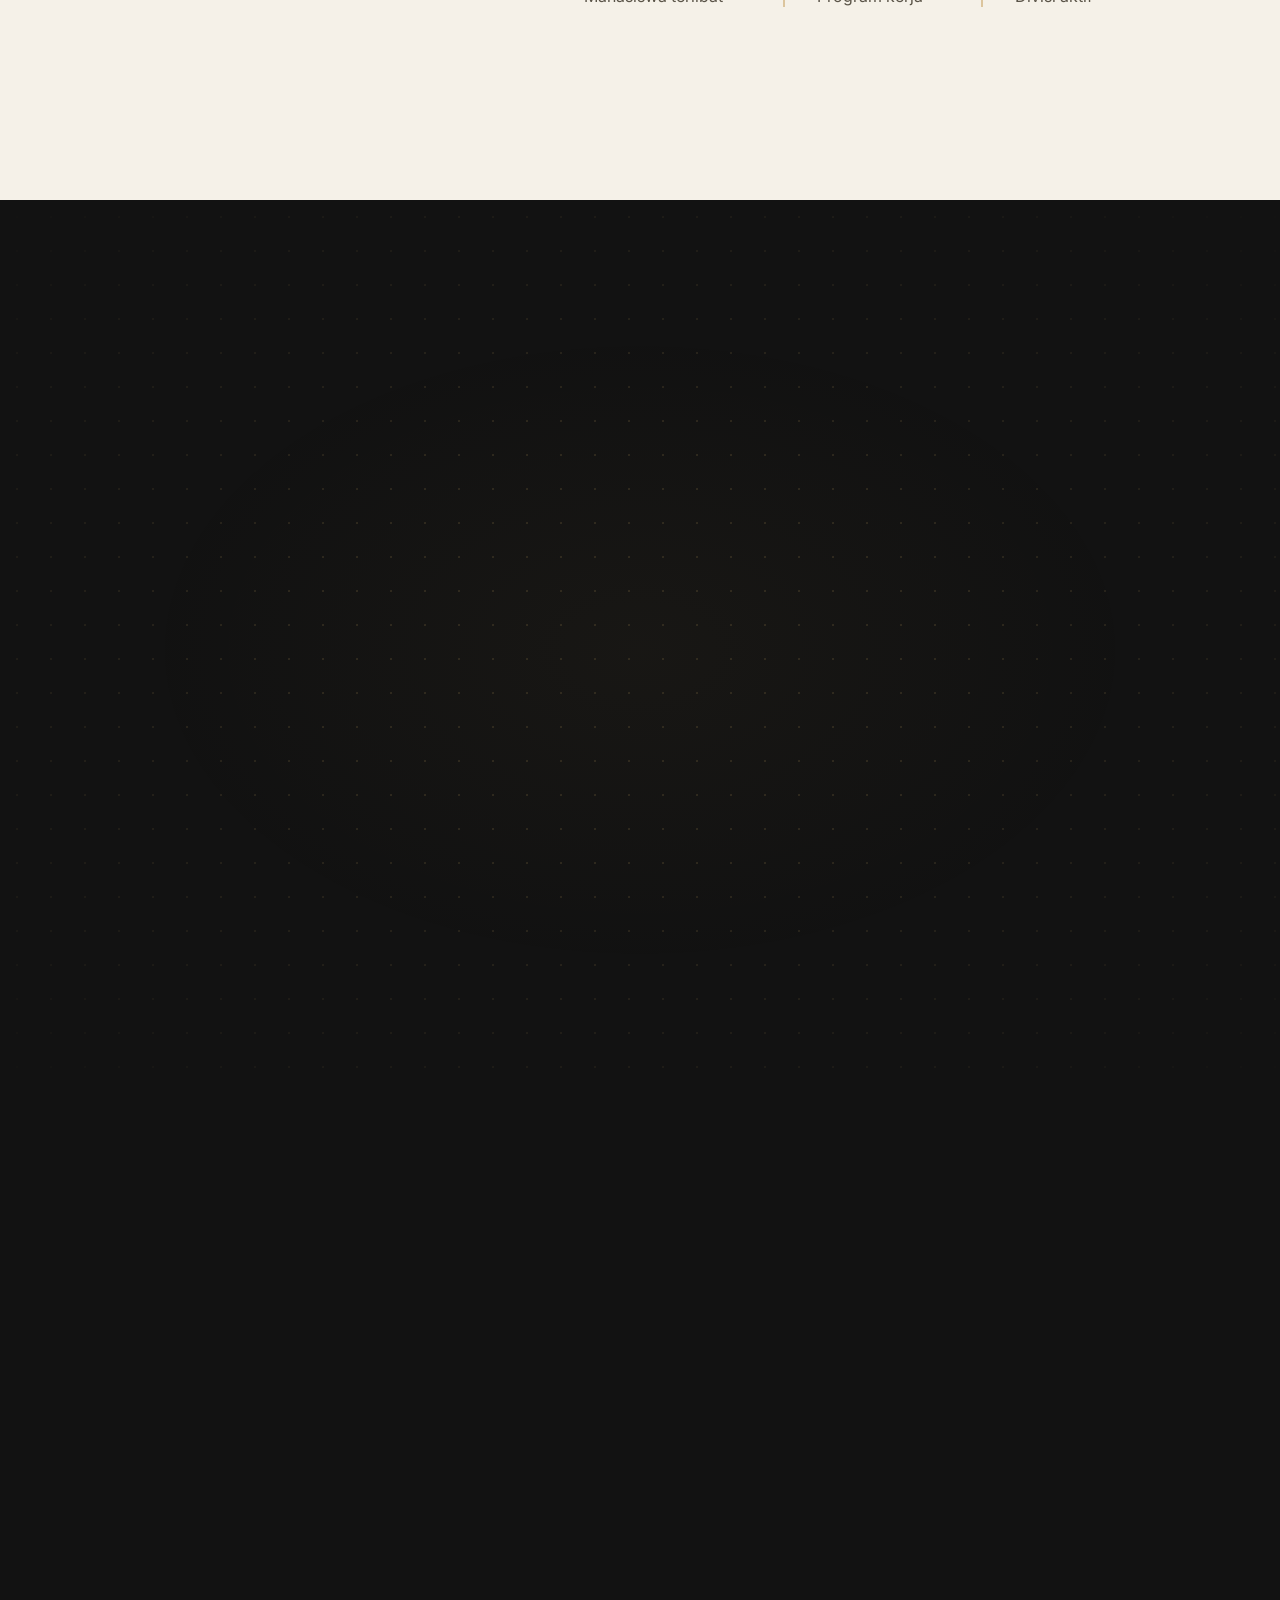
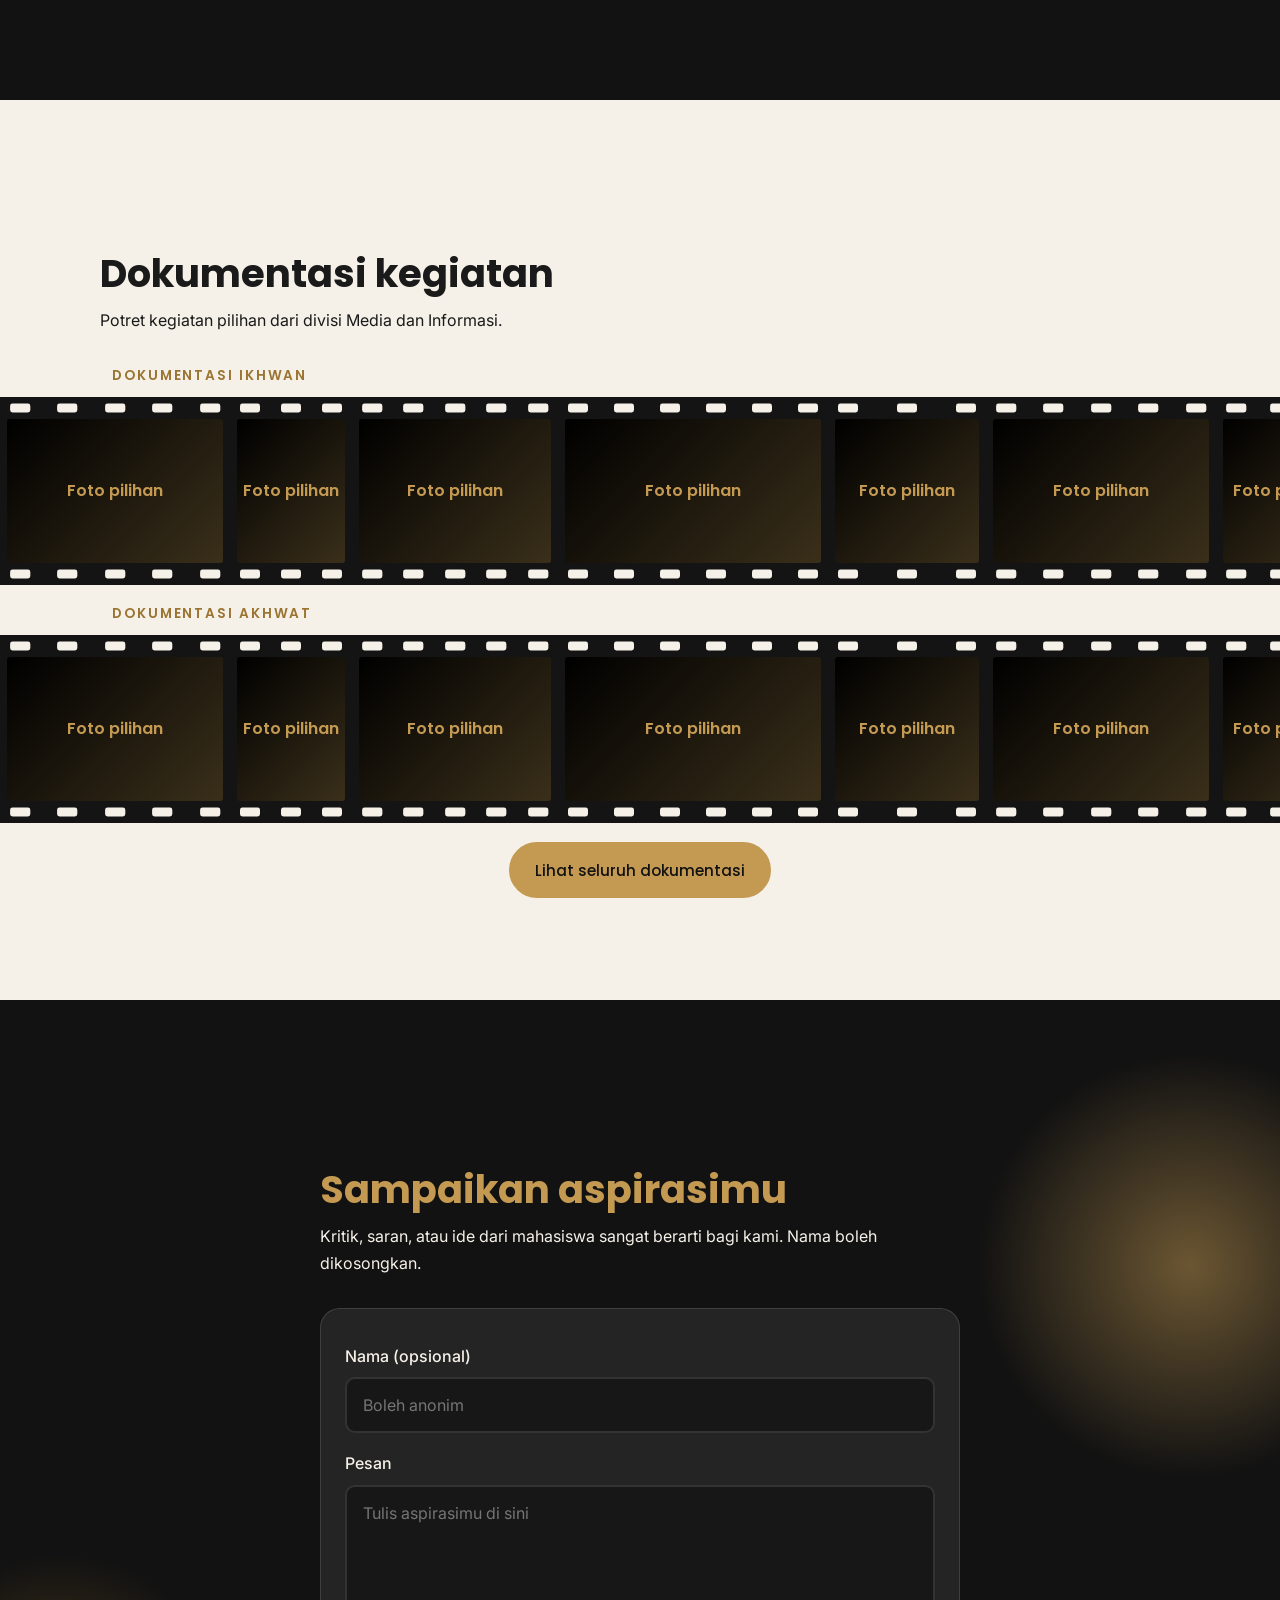
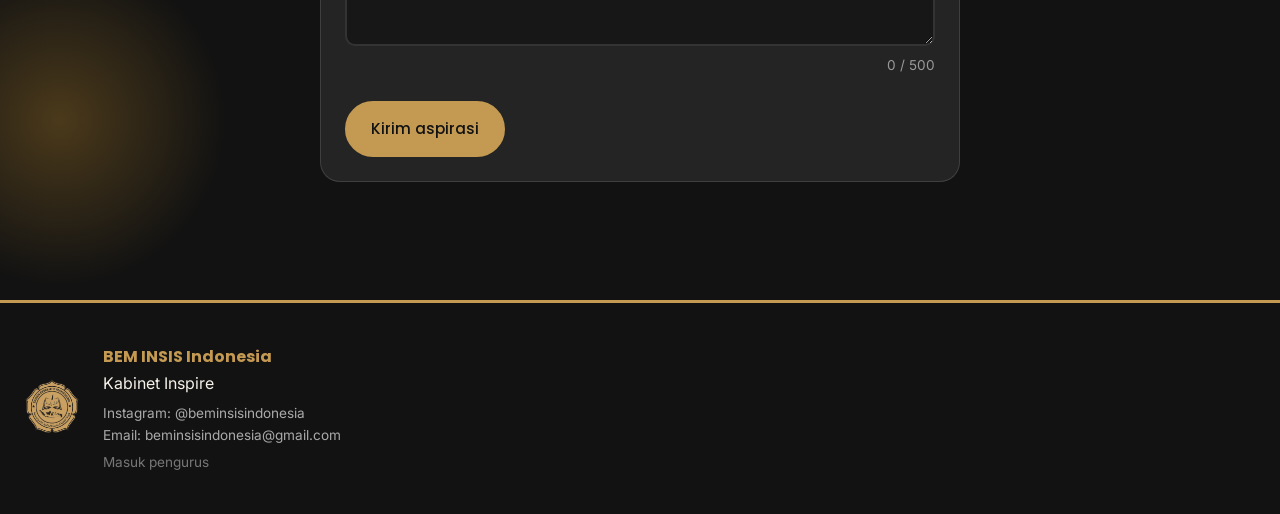
==== commit dfe59c78: "Add files via upload" ====
--- a/index.html
+++ b/index.html
@@ -201,6 +201,20 @@
         <!-- Keterangan nilai yang sedang tampil (hanya di HP, karena di layar sempit nama tidak muat di sekeliling segi tujuh) -->
         <div class="nilai-keterangan" aria-hidden="true"></div>
 
+        <!-- Efek di belakang INSPIRE: cahaya, tiga gelombang cincin, dan halo berputar (hanya muncul setelah INSPIRE tiba di tengah) -->
+        <div class="nilai-efek" aria-hidden="true">
+          <span class="nilai-cahaya"></span>
+          <span class="nilai-gema g1"></span><span class="nilai-gema g2"></span><span class="nilai-gema g3"></span>
+          <svg class="nilai-halo h1" viewBox="0 0 200 200" focusable="false">
+            <circle cx="100" cy="100" r="96" stroke-width=".8"/>
+            <circle cx="100" cy="100" r="88" stroke-width="5" stroke-dasharray=".7 3.3" pathLength="360"/>
+          </svg>
+          <svg class="nilai-halo h2" viewBox="0 0 200 200" focusable="false">
+            <circle cx="100" cy="100" r="80" stroke-width="1.2"/>
+            <circle cx="100" cy="100" r="72" stroke-width="3" stroke-linecap="round" stroke-dasharray=".01 3.99" pathLength="360"/>
+          </svg>
+        </div>
+
         <div class="nilai-inspire" aria-hidden="true">INSPIRE</div>
         <p class="nilai-petunjuk" aria-hidden="true">Gulir untuk melanjutkan</p>
 
@@ -247,6 +261,12 @@
         <form class="form" id="aspirasiForm" novalidate>
           <label for="nama">Nama (opsional)</label>
           <input type="text" id="nama" name="nama" placeholder="Boleh anonim" autocomplete="name">
+
+          <!-- Kolom jebakan untuk bot: disembunyikan dari manusia, jangan dihapus -->
+          <div class="jebakan" aria-hidden="true">
+            <label for="situs">Situs web</label>
+            <input type="text" id="situs" name="situs" tabindex="-1" autocomplete="off">
+          </div>
 
           <label for="pesan">Pesan</label>
           <textarea id="pesan" name="pesan" rows="5" maxlength="500" placeholder="Tulis aspirasimu di sini" required></textarea>
@@ -284,6 +304,22 @@
   </div>
 
   <!-- Notifikasi kecil -->
+  <!-- ========== POP-UP KONFIRMASI ASPIRASI ========== -->
+  <div class="lightbox" id="konfirmasi" hidden>
+    <div class="lightbox-box konfirmasi-box" role="dialog" aria-modal="true" aria-labelledby="konfJudul">
+      <h3 id="konfJudul">Kirim aspirasi ini?</h3>
+      <p class="konf-info">Periksa sekali lagi. Aspirasi yang sudah terkirim tidak bisa diubah atau ditarik.</p>
+      <dl class="konf-ringkas">
+        <dt>Nama</dt><dd id="konfNama"></dd>
+        <dt>Pesan</dt><dd id="konfPesan"></dd>
+      </dl>
+      <div class="konf-aksi">
+        <button type="button" class="btn btn-line" id="konfUbah">Periksa lagi</button>
+        <button type="button" class="btn btn-gold" id="konfKirim">Ya, kirim</button>
+      </div>
+    </div>
+  </div>
+
   <div class="toast" id="toast" role="status" aria-live="polite"></div>
 
   <script src="api.js"></script>
--- a/style.css
+++ b/style.css
@@ -733,7 +733,7 @@
    tampil adalah segi tujuh lengkap (tanpa tulisan INSPIRE).
    ===================================================== */
 .nilai { position: relative; background: var(--hitam); color: var(--krem); }
-.nilai.berjalan { height: 600vh; height: 600svh; }
+.nilai.berjalan { height: 700vh; height: 700svh; }
 
 .nilai-panggung {
   --glow: 0;
@@ -751,18 +751,6 @@
   -webkit-mask-image: radial-gradient(ellipse 75% 70% at 50% 50%, #000 35%, transparent 100%);
   mask-image: radial-gradient(ellipse 75% 70% at 50% 50%, #000 35%, transparent 100%);
 }
-/* Denyut cahaya satu kali saat INSPIRE tiba di tengah */
-.nilai-panggung::after {
-  content: ""; position: absolute; left: 50%; top: 50%; width: 22vmin; height: 22vmin;
-  border: 2px solid rgba(224, 185, 106, .55); border-radius: 50%; pointer-events: none;
-  transform: translate(-50%, -50%) scale(0); opacity: 0;
-}
-.nilai.selesai .nilai-panggung::after { animation: denyut 2.6s ease-out 1; }
-@keyframes denyut {
-  from { transform: translate(-50%, -50%) scale(.2); opacity: .9; }
-  to   { transform: translate(-50%, -50%) scale(7); opacity: 0; }
-}
-
 /* ---------- kanvas: segi tujuh + label di sekelilingnya ---------- */
 .nilai-kanvas {
   position: relative; container-type: inline-size; aspect-ratio: 1000 / 760;
@@ -821,6 +809,36 @@
   border-right: 2px solid currentColor; border-bottom: 2px solid currentColor; transform: rotate(45deg); animation: turun 1.6s ease-in-out infinite; }
 @keyframes turun { 0%, 100% { transform: translateY(0) rotate(45deg); opacity: .4; } 50% { transform: translateY(6px) rotate(45deg); opacity: 1; } }
 
+/* ---------- efek setelah INSPIRE tiba di tengah ----------
+   Cahaya, satu cincin garis, dan kemunculan halo digerakkan oleh scroll (script.js), jadi ikut
+   berbalik saat scroll ke atas dan bagian ini baru selesai saat cincin hampir menyentuh sudut layar.
+   Semuanya hanya memakai transform dan opacity, jadi ringan. Di perangkat lemah (mode hemat)
+   hanya cahaya dan satu gelombang yang dipertahankan. */
+.nilai-efek { position: absolute; left: 50%; top: 50%; width: 0; height: 0; pointer-events: none; }
+.nilai-efek > * { position: absolute; left: 0; top: 0; }
+
+.nilai-cahaya {
+  width: 110vmin; height: 110vmin; margin: -55vmin 0 0 -55vmin; border-radius: 50%; opacity: 0; transform: scale(.3);
+  background: radial-gradient(circle, rgba(236, 190, 90, .5), rgba(236, 190, 90, .14) 38%, transparent 66%);
+}
+
+/* Satu cincin berupa garis tipis yang memancar dari belakang tulisan (dibuat dan digerakkan script.js).
+   Elemen .nilai-gema lama di index.html disembunyikan; boleh dihapus dari HTML kapan saja. */
+.nilai-gema { display: none; }
+.nilai-garis { overflow: visible; opacity: 0; fill: none; }
+.nilai-garis .inti { stroke: #f7cf7c; }
+.nilai-garis .aura { stroke: rgba(236, 190, 90, .22); }
+
+/* Halo: dua cincin bergerigi halus yang berputar berlawanan arah di belakang tulisan (mengingatkan pada roda astrolab) */
+.nilai-halo {
+  width: min(80vmin, 740px); aspect-ratio: 1;
+  margin: calc(min(80vmin, 740px) / -2) 0 0 calc(min(80vmin, 740px) / -2);
+  fill: none; stroke: rgba(224, 185, 106, .75); opacity: 0;
+  animation: putar 80s linear infinite; animation-play-state: paused;
+}
+.nilai-halo.h2 { animation-name: putar-balik; animation-duration: 56s; }
+.nilai.selesai .nilai-halo { animation-play-state: running; }
+
 /* ---------- HP: huruf di tiap sudut + keterangan di bawah segi tujuh ---------- */
 .nilai-keterangan { display: none; position: relative; width: min(90vw, 420px); height: 6rem; margin-top: .6rem; }
 .nilai-ket-blok { position: absolute; inset: 0; display: flex; flex-direction: column; align-items: center; text-align: center; opacity: 0; }
@@ -845,5 +863,22 @@
 }
 .nilai.statis.mode-hp .sr-saja strong { color: var(--emas-terang); }
 
-/* Perangkat lemah: tanpa cahaya berpendar pada garis */
+/* Perangkat lemah: tanpa cahaya berpendar pada garis, dan efek INSPIRE disederhanakan */
 .hemat .nilai-svg { filter: none; }
+.hemat .nilai-halo { display: none; }
+
+
+/* =====================================================
+   POP-UP KONFIRMASI ASPIRASI + KOLOM JEBAKAN
+   ===================================================== */
+.konfirmasi-box { background: #17171b; color: var(--krem); border: 1px solid rgba(196, 154, 82, .35); padding: 1.6rem 1.4rem 1.4rem; width: min(100%, 460px); }
+.konfirmasi-box h3 { font-family: var(--font-judul); color: var(--emas-terang); font-size: 1.3rem; margin-bottom: .4rem; }
+.konf-info { color: #aaa; font-size: .9rem; margin-bottom: 1rem; }
+.konf-ringkas { background: rgba(0, 0, 0, .35); border: 1px solid rgba(255, 255, 255, .08); border-radius: 12px; padding: .9rem 1rem; }
+.konf-ringkas dt { font-size: .75rem; letter-spacing: .06em; text-transform: uppercase; color: var(--emas); margin-top: .6rem; }
+.konf-ringkas dt:first-child { margin-top: 0; }
+.konf-ringkas dd { margin: .2rem 0 0; white-space: pre-wrap; overflow-wrap: anywhere; max-height: 30vh; overflow-y: auto; }
+.konf-aksi { display: flex; gap: .7rem; justify-content: flex-end; margin-top: 1.2rem; flex-wrap: wrap; }
+.konf-aksi .btn { margin: 0; }
+.konf-aksi .btn:disabled { opacity: .6; cursor: wait; }
+.jebakan { position: absolute; left: -9999px; width: 1px; height: 1px; overflow: hidden; }
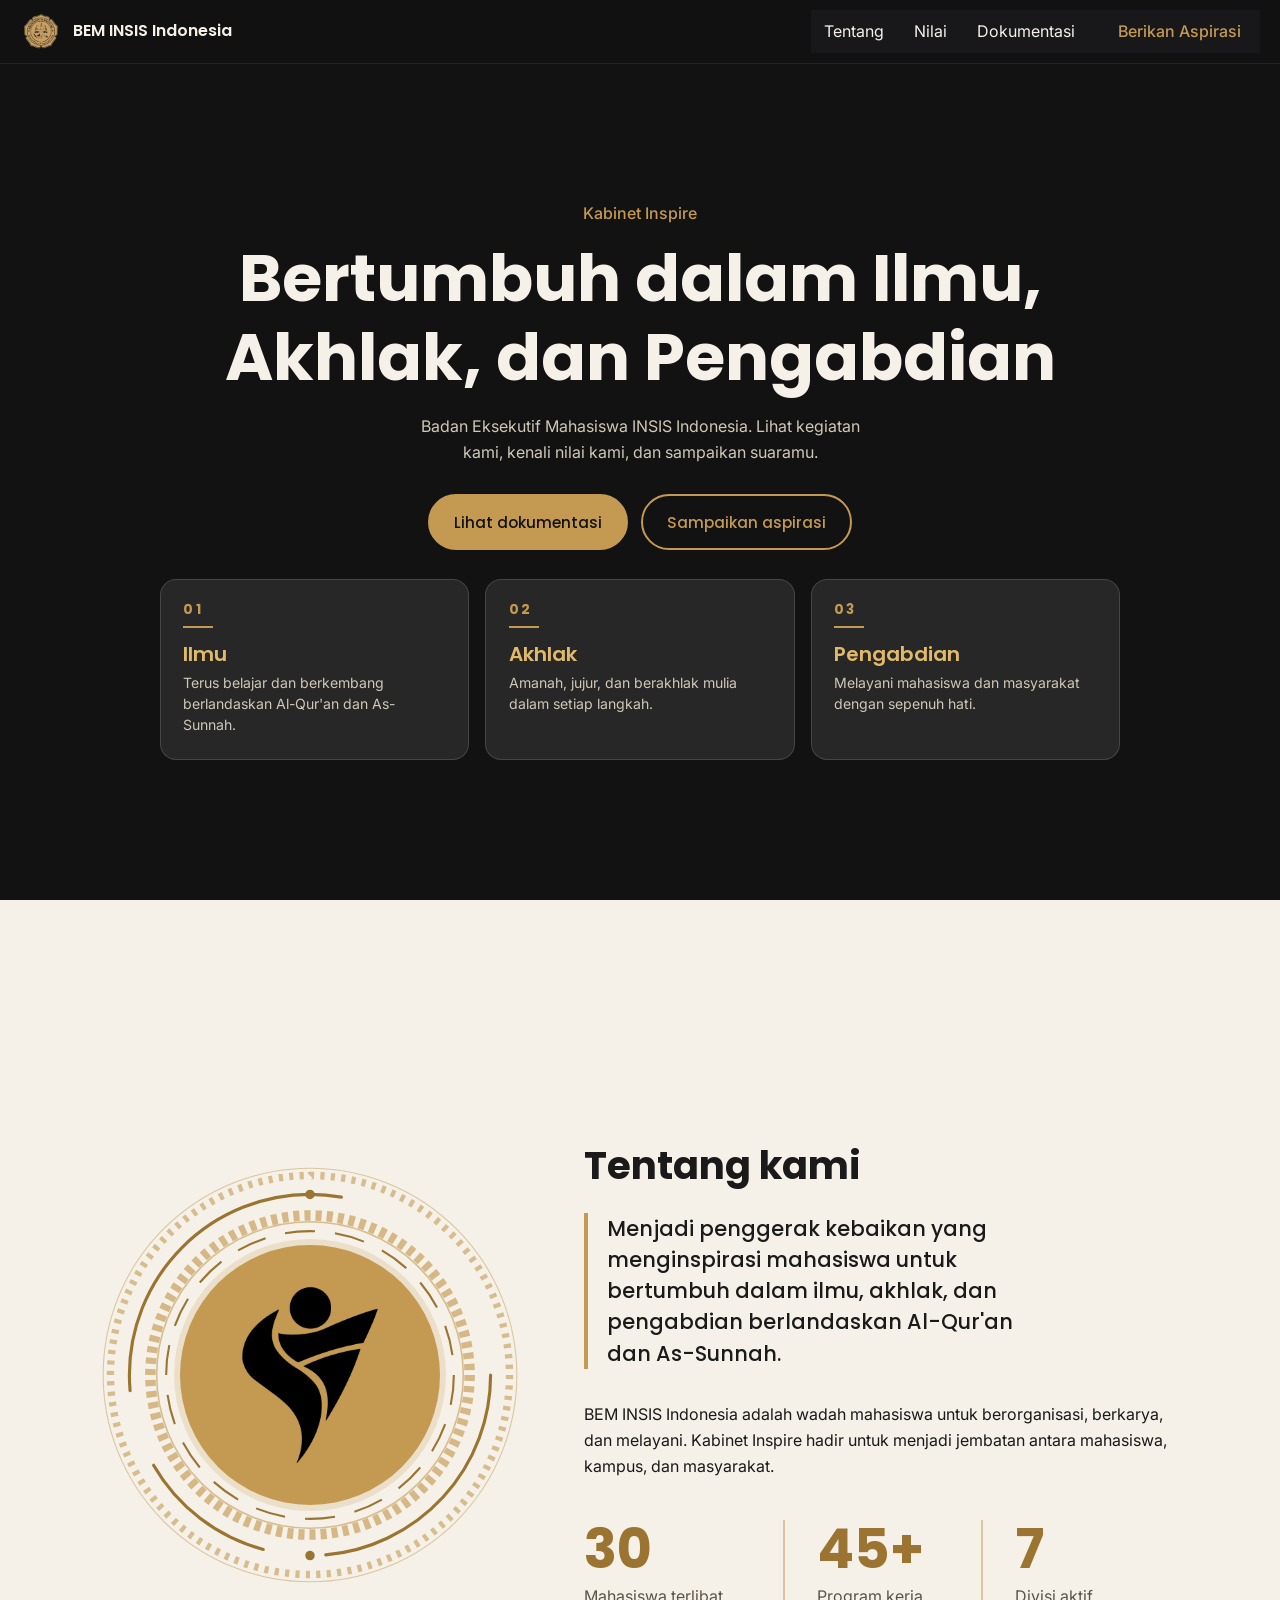
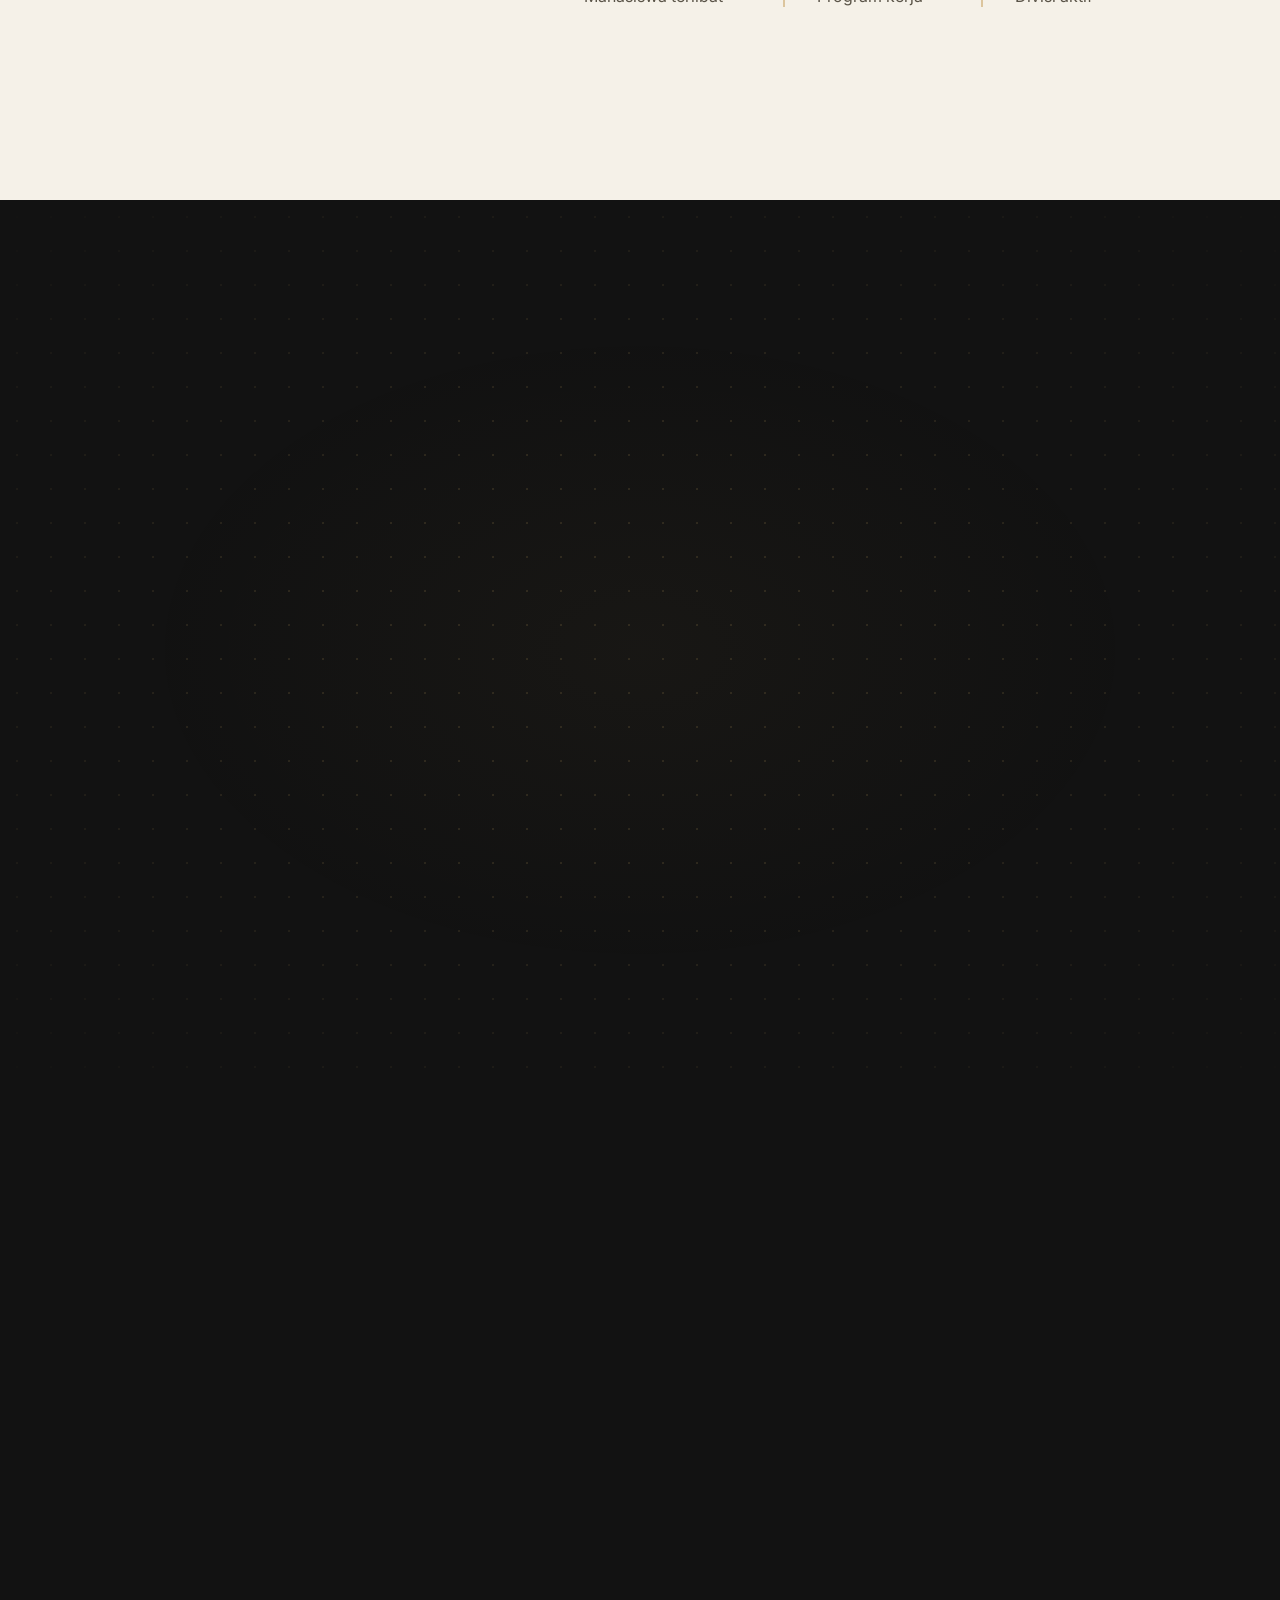
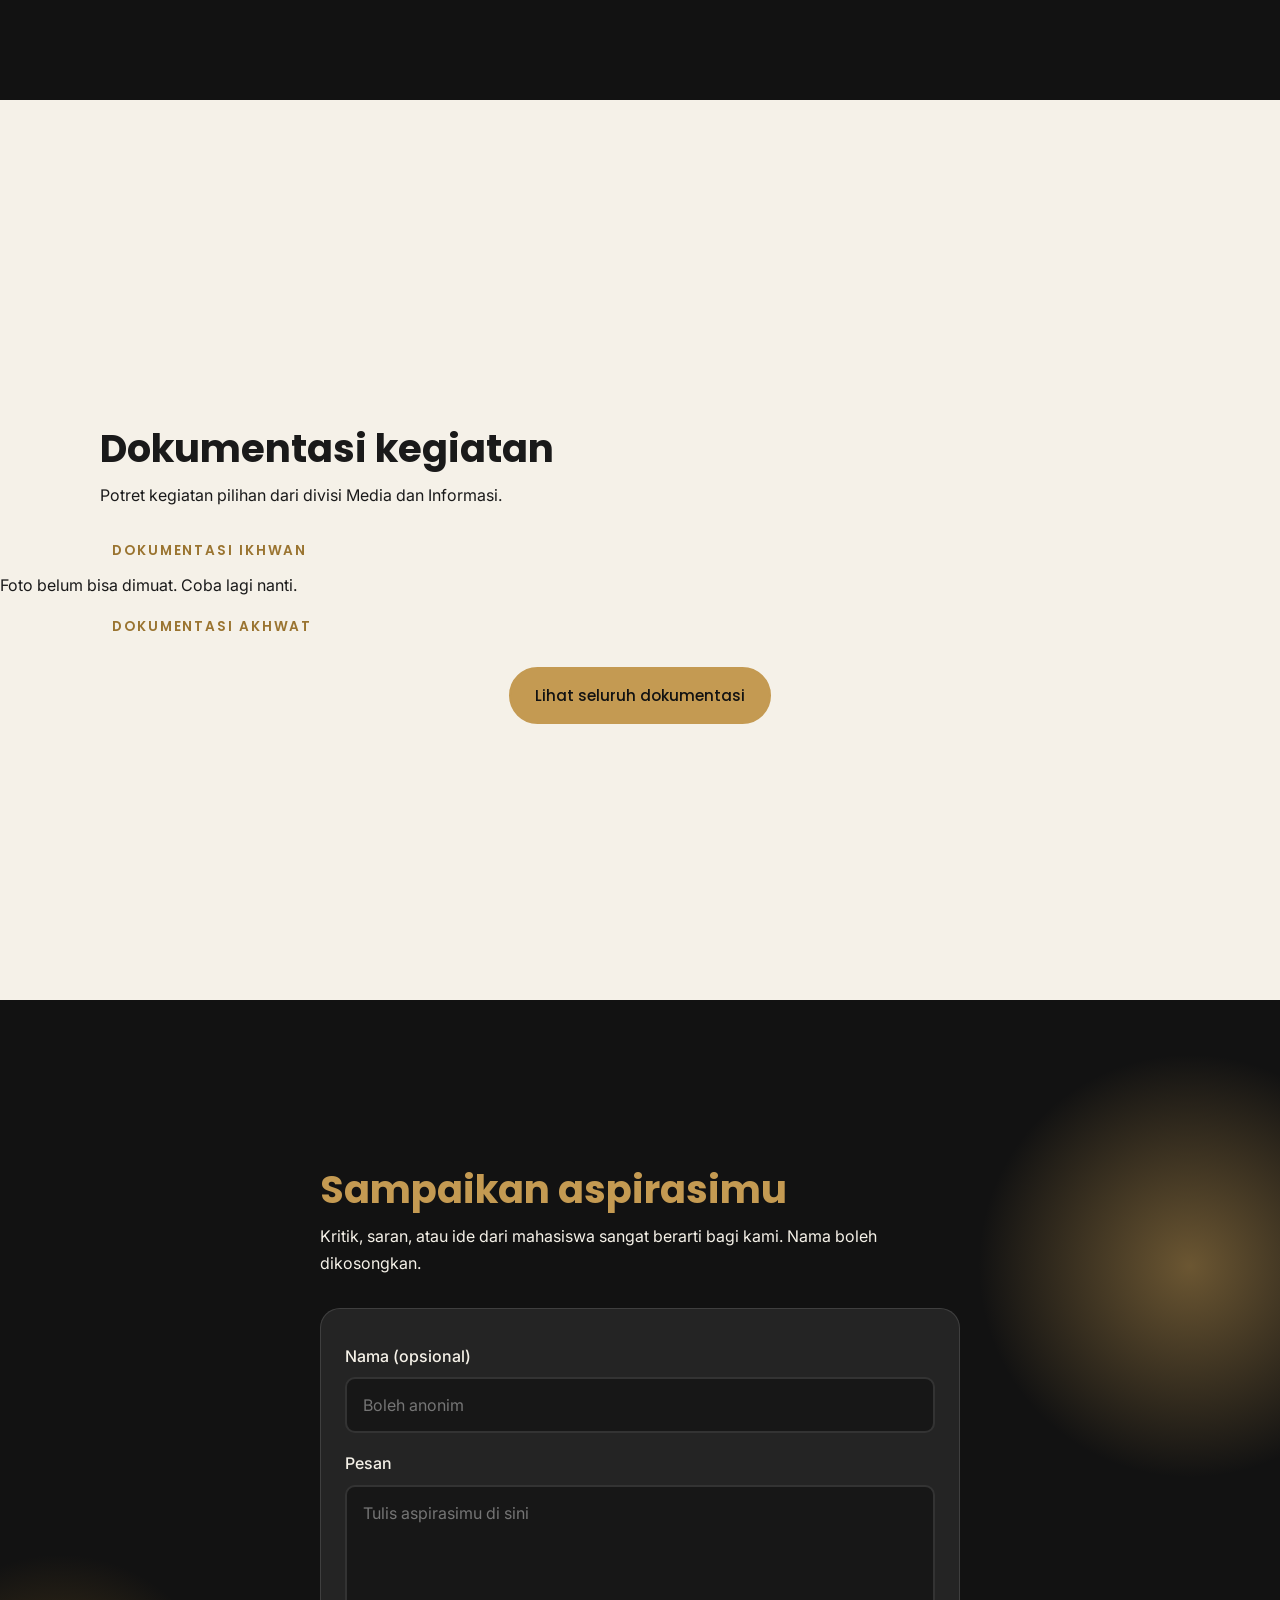
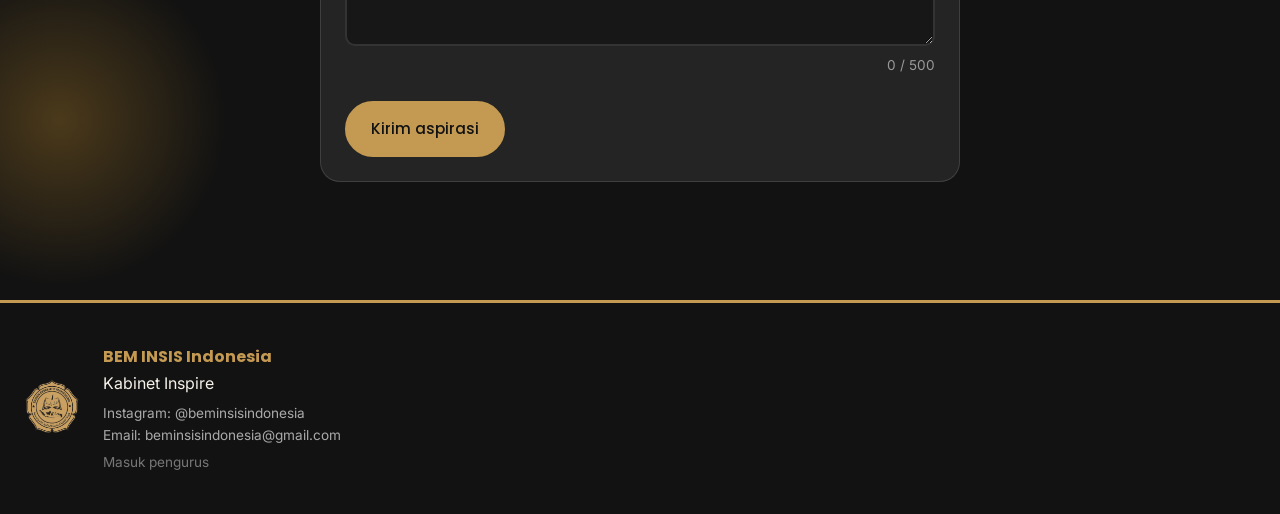
==== commit 9d643f7f: "Add files via upload" ====
--- a/index.html
+++ b/index.html
@@ -121,7 +121,7 @@
              Isi teks di dalam <span> adalah angka akhir, supaya tetap benar jika JavaScript mati. -->
         <div class="stats" id="stats">
           <div class="stat">
-            <span class="stat-num" data-target="28">28</span>
+            <span class="stat-num" data-target="30">30</span>
             <span class="stat-label">Mahasiswa terlibat</span>
           </div>
           <div class="stat">
@@ -322,7 +322,7 @@
 
   <div class="toast" id="toast" role="status" aria-live="polite"></div>
 
-  <script src="api.js"></script>
+  <script src="api.js?v=20261031"></script>
   <script src="script.js"></script>
 </body>
 </html>
